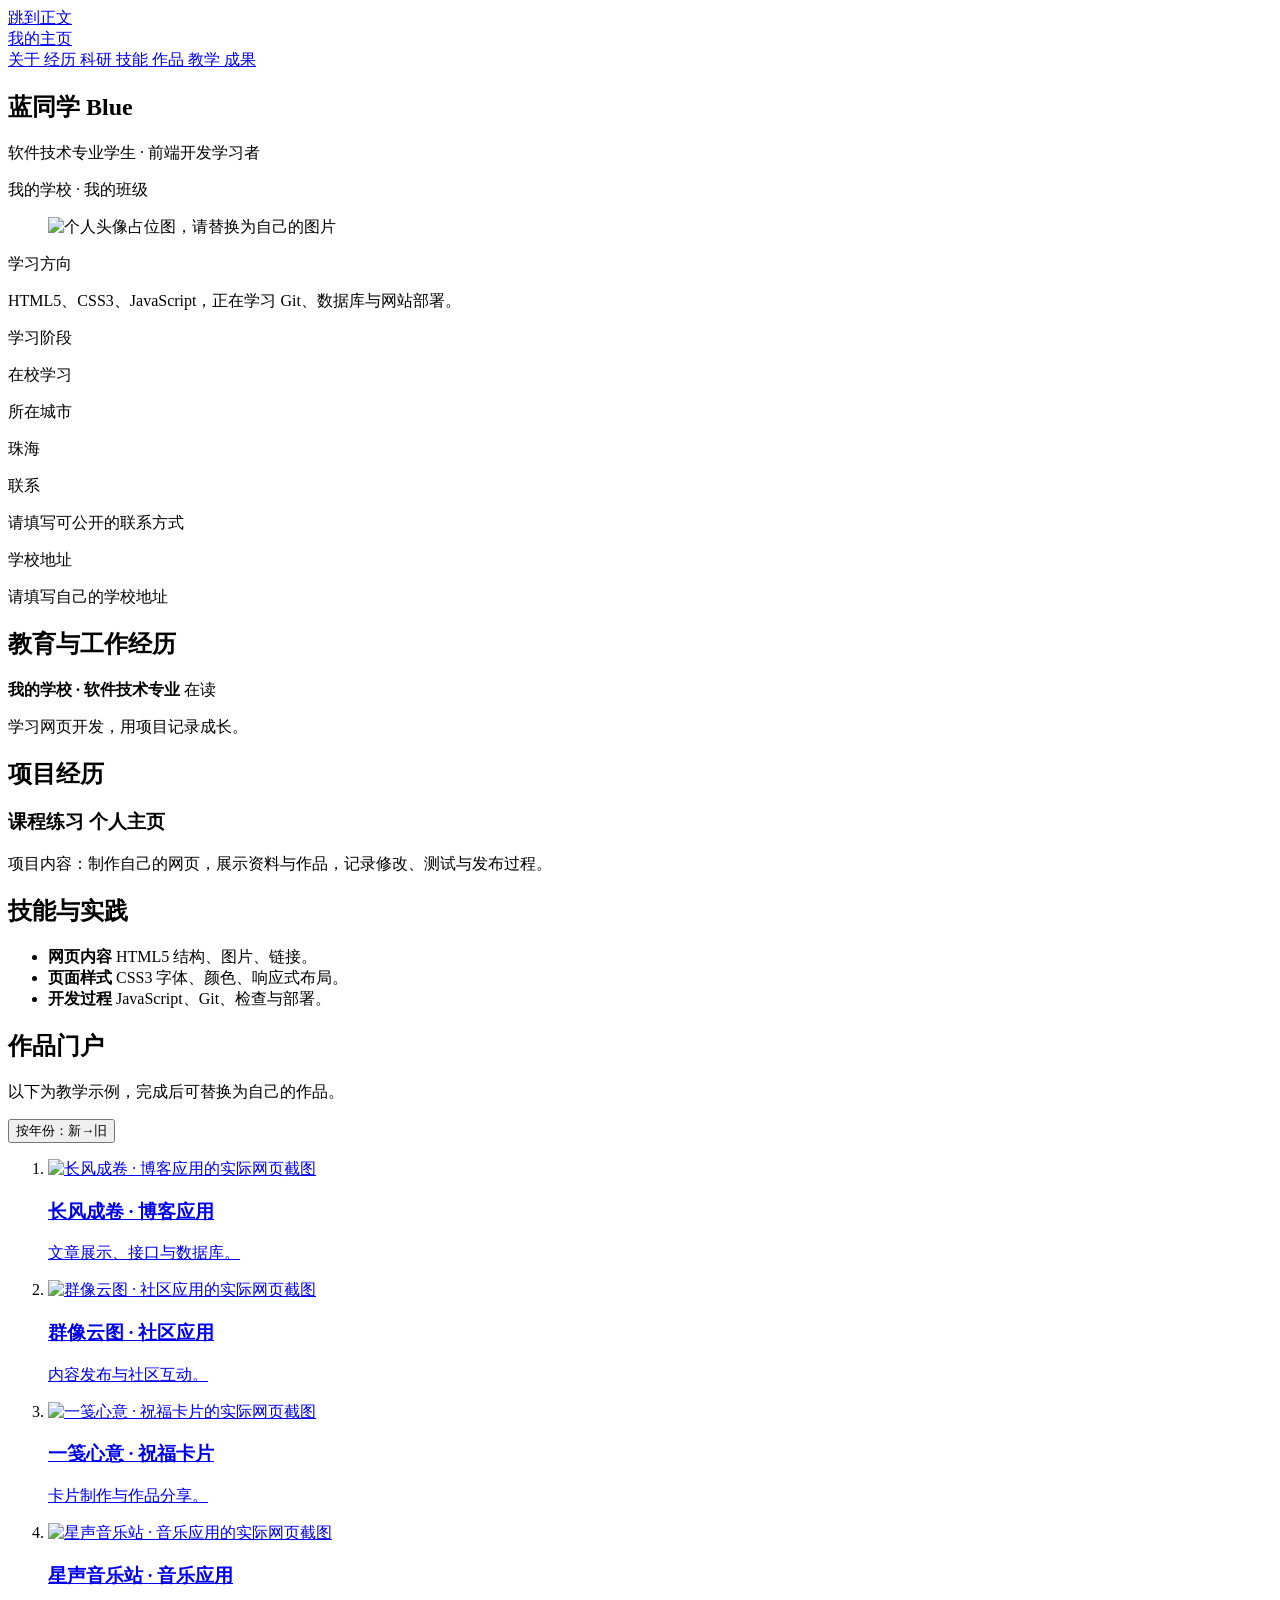
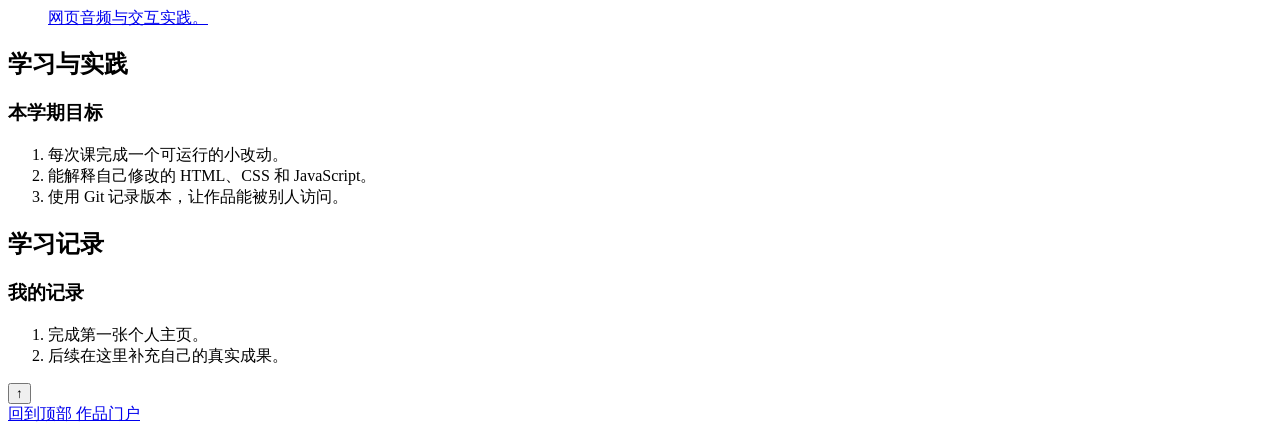
==== index.html @ 78ba5bf8 "update: CI/CD Study 20260915" ====
<!DOCTYPE html>
<html lang="zh-CN">
 <head>
  <meta charset="utf-8"/>
  <meta content="width=device-width, initial-scale=1" name="viewport"/>
  <meta content="noindex, nofollow" name="robots"/>
  <meta content="课程练习：个人介绍、技能与作品门户。" name="description"/>
  <title>
   我的个人主页
  </title>
  <link href="assets/favicon.svg" rel="icon" type="image/svg+xml"/>
  <!-- CSS 负责颜色、字体、布局；defer 让 JavaScript 在 HTML 解析完成后执行。 -->
  <link href="styles.css" rel="stylesheet"/>
   <script src="works-data.js" defer></script>
  <script src="works-render.js" defer></script>
  <script src="app.js" defer></script>
 </head>
 <body>
  <a class="skip-link" href="#main">
   跳到正文
  </a>
  <!-- 第 4 课新增①：顶部阅读进度条，宽度由 JavaScript 控制 -->
  <div class="reading-progress" id="reading-progress">
  </div>
  <header class="site-header">
   <div class="container header-inner">
    <a class="brand" href="#about">
     我的主页
    </a>
    <!-- href="#栏目ID" 是原生锚点：即使不加载 JavaScript，也能跳到对应栏目。 -->
    <nav aria-label="主导航">
     <a href="#about">
      关于
     </a>
     <a href="#experience">
      经历
     </a>
     <a href="#projects">
      科研
     </a>
     <a href="#skills">
      技能
     </a>
     <a href="#portfolio">
      作品
     </a>
     <a href="#teaching">
      教学
     </a>
     <a href="#publications">
      成果
     </a>
    </nav>
   </div>
  </header>
  <main id="main">
   <!-- HTML 练习：修改姓名、研究方向、照片路径和联系方式。 -->
   <section class="hero" id="about">
    <div class="container">
     <div class="hero-top">
      <div class="hero-copy">
       <h1>
        蓝同学
        <span>
         Blue
        </span>
       </h1>
       <p class="hero-role">
        软件技术专业学生 · 前端开发学习者
       </p>
       <p class="hero-school">
        我的学校 · 我的班级
       </p>
      </div>
      <div class="hero-visual">
       <figure>
        <img alt="个人头像占位图，请替换为自己的图片" height="220" src="assets/avatar.svg" width="220"/>
       </figure>
      </div>
     </div>
     <div class="research-direction" id="research-direction">
      <span class="eyebrow">
       学习方向
      </span>
      <p>
       HTML5、CSS3、JavaScript，正在学习 Git、数据库与网站部署。
      </p>
     </div>
     <div class="profile-details">
      <div>
       <span>
        学习阶段
       </span>
       <p>
        在校学习
       </p>
      </div>
      <div>
       <span>
        所在城市
       </span>
       <p>
        珠海
       </p>
      </div>
      <div>
       <span>
        联系
       </span>
       <p>
        请填写可公开的联系方式
       </p>
      </div>
      <div>
       <span>
        学校地址
       </span>
       <p>
        请填写自己的学校地址
       </p>
      </div>
     </div>
    </div>
   </section>
   <!-- 每个栏目复用 section → container → 标题/内容 的结构，统一由 CSS 控制样式。 -->
   <section class="section" id="experience">
    <div class="container">
     <header class="section-heading">
      <h2>
       教育与工作经历
      </h2>
     </header>
     <div class="section-content">
      <!-- TASK-HTML：复制 experience-item 可增加一条自己的经历。 -->
      <div class="experience-item">
       <p class="experience-heading">
        <strong>
         我的学校 · 软件技术专业
        </strong>
        <time>
         在读
        </time>
       </p>
       <p class="experience-detail">
        学习网页开发，用项目记录成长。
       </p>
      </div>
     </div>
    </div>
   </section>
   <section class="section" id="projects">
    <div class="container">
     <header class="section-heading">
      <h2>
       项目经历
      </h2>
     </header>
     <div class="section-content">
      <article class="research-item">
       <h3>
        <time>
         课程练习
        </time>
        个人主页
       </h3>
       <p>
        项目内容：制作自己的网页，展示资料与作品，记录修改、测试与发布过程。
       </p>
      </article>
     </div>
    </div>
   </section>
   <section class="section" id="skills">
    <div class="container">
     <header class="section-heading">
      <h2>
       技能与实践
      </h2>
     </header>
     <div class="section-content">
      <ul class="skills-list">
       <li>
        <strong>
         网页内容
        </strong>
        HTML5 结构、图片、链接。
       </li>
       <li>
        <strong>
         页面样式
        </strong>
        CSS3 字体、颜色、响应式布局。
       </li>
       <li>
        <strong>
         开发过程
        </strong>
        JavaScript、Git、检查与部署。
       </li>
      </ul>
     </div>
    </div>
   </section>
   <section class="section" id="portfolio">
    <div class="container">
     <header class="section-heading">
      <h2>
       作品门户
      </h2>
      <p class="works-notice">
       以下为教学示例，完成后可替换为自己的作品。
      </p>
     </header>
     <!-- 第 5 课新增：筛选与排序工具条。里面的按钮由 JavaScript 生成，
          不写 JS 时这里是空的，页面照常显示全部作品。 -->
     <div class="works-toolbar">
      <div class="works-tags" id="works-tags">
      </div>
      <button class="works-sort" id="works-sort" type="button">
       按年份：新→旧
      </button>
     </div>
     <ol class="portfolio-list">
      <li class="work-card work-blog">
       <a href="https://ffd-p2-blog.netlify.app/" rel="noopener noreferrer" target="_blank">
        <div class="work-cover">
         <img alt="长风成卷 · 博客应用的实际网页截图" decoding="async" height="800" src="assets/work-blog.png" width="1200"/>
        </div>
        <div class="work-copy">
         <h3>
          长风成卷 · 博客应用
         </h3>
         <p>
          文章展示、接口与数据库。
         </p>
        </div>
       </a>
      </li>
      <li class="work-card work-community">
       <a href="https://ffd-p3-community.netlify.app/" rel="noopener noreferrer" target="_blank">
        <div class="work-cover">
         <img alt="群像云图 · 社区应用的实际网页截图" decoding="async" height="800" src="assets/work-community.png" width="1200"/>
        </div>
        <div class="work-copy">
         <h3>
          群像云图 · 社区应用
         </h3>
         <p>
          内容发布与社区互动。
         </p>
        </div>
       </a>
      </li>
      <li class="work-card work-greeting-card">
       <a href="https://ffd-p4-greeting-card.netlify.app/" rel="noopener noreferrer" target="_blank">
        <div class="work-cover">
         <img alt="一笺心意 · 祝福卡片的实际网页截图" decoding="async" height="800" src="assets/work-greeting-card.png" width="1200"/>
        </div>
        <div class="work-copy">
         <h3>
          一笺心意 · 祝福卡片
         </h3>
         <p>
          卡片制作与作品分享。
         </p>
        </div>
       </a>
      </li>
      <li class="work-card work-music-station">
       <a href="https://ffd-p5-music-station.netlify.app/" rel="noopener noreferrer" target="_blank">
        <div class="work-cover">
         <img alt="星声音乐站 · 音乐应用的实际网页截图" decoding="async" height="800" src="assets/work-music-station.png" width="1200"/>
        </div>
        <div class="work-copy">
         <h3>
          星声音乐站 · 音乐应用
         </h3>
         <p>
          网页音频与交互实践。
         </p>
        </div>
       </a>
      </li>
     </ol>
    </div>
   </section>
   <section class="section" id="teaching">
    <div class="container">
     <header class="section-heading">
      <h2>
       学习与实践
      </h2>
     </header>
     <div class="section-content">
      <div class="teaching-group">
       <h3>
        本学期目标
       </h3>
       <ol>
        <li>
         每次课完成一个可运行的小改动。
        </li>
        <li>
         能解释自己修改的 HTML、CSS 和 JavaScript。
        </li>
        <li>
         使用 Git 记录版本，让作品能被别人访问。
        </li>
       </ol>
      </div>
     </div>
    </div>
   </section>
   <section class="section" id="publications">
    <div class="container">
     <header class="section-heading">
      <h2>
       学习记录
      </h2>
     </header>
     <div class="section-content">
      <div class="publication-group">
       <h3>
        我的记录
       </h3>
       <ol class="references">
        <li>
         完成第一张个人主页。
        </li>
        <li>
         后续在这里补充自己的真实成果。
        </li>
       </ol>
      </div>
     </div>
    </div>
   </section>
  </main>
  <!-- 第 4 课新增：这两块由 JavaScript 控制，不写 JS 时它们不会出现 -->
  <p aria-live="polite" class="section-indicator" id="section-indicator">
  </p>
  <button aria-label="返回页面顶部" class="to-top" id="to-top" type="button">
   ↑
  </button>
  <footer>
   <div class="container footer-inner">
    <a href="#about">
     回到顶部
    </a>
    <a href="#portfolio">
     作品门户
    </a>
   </div>
  </footer>
 </body>
</html>
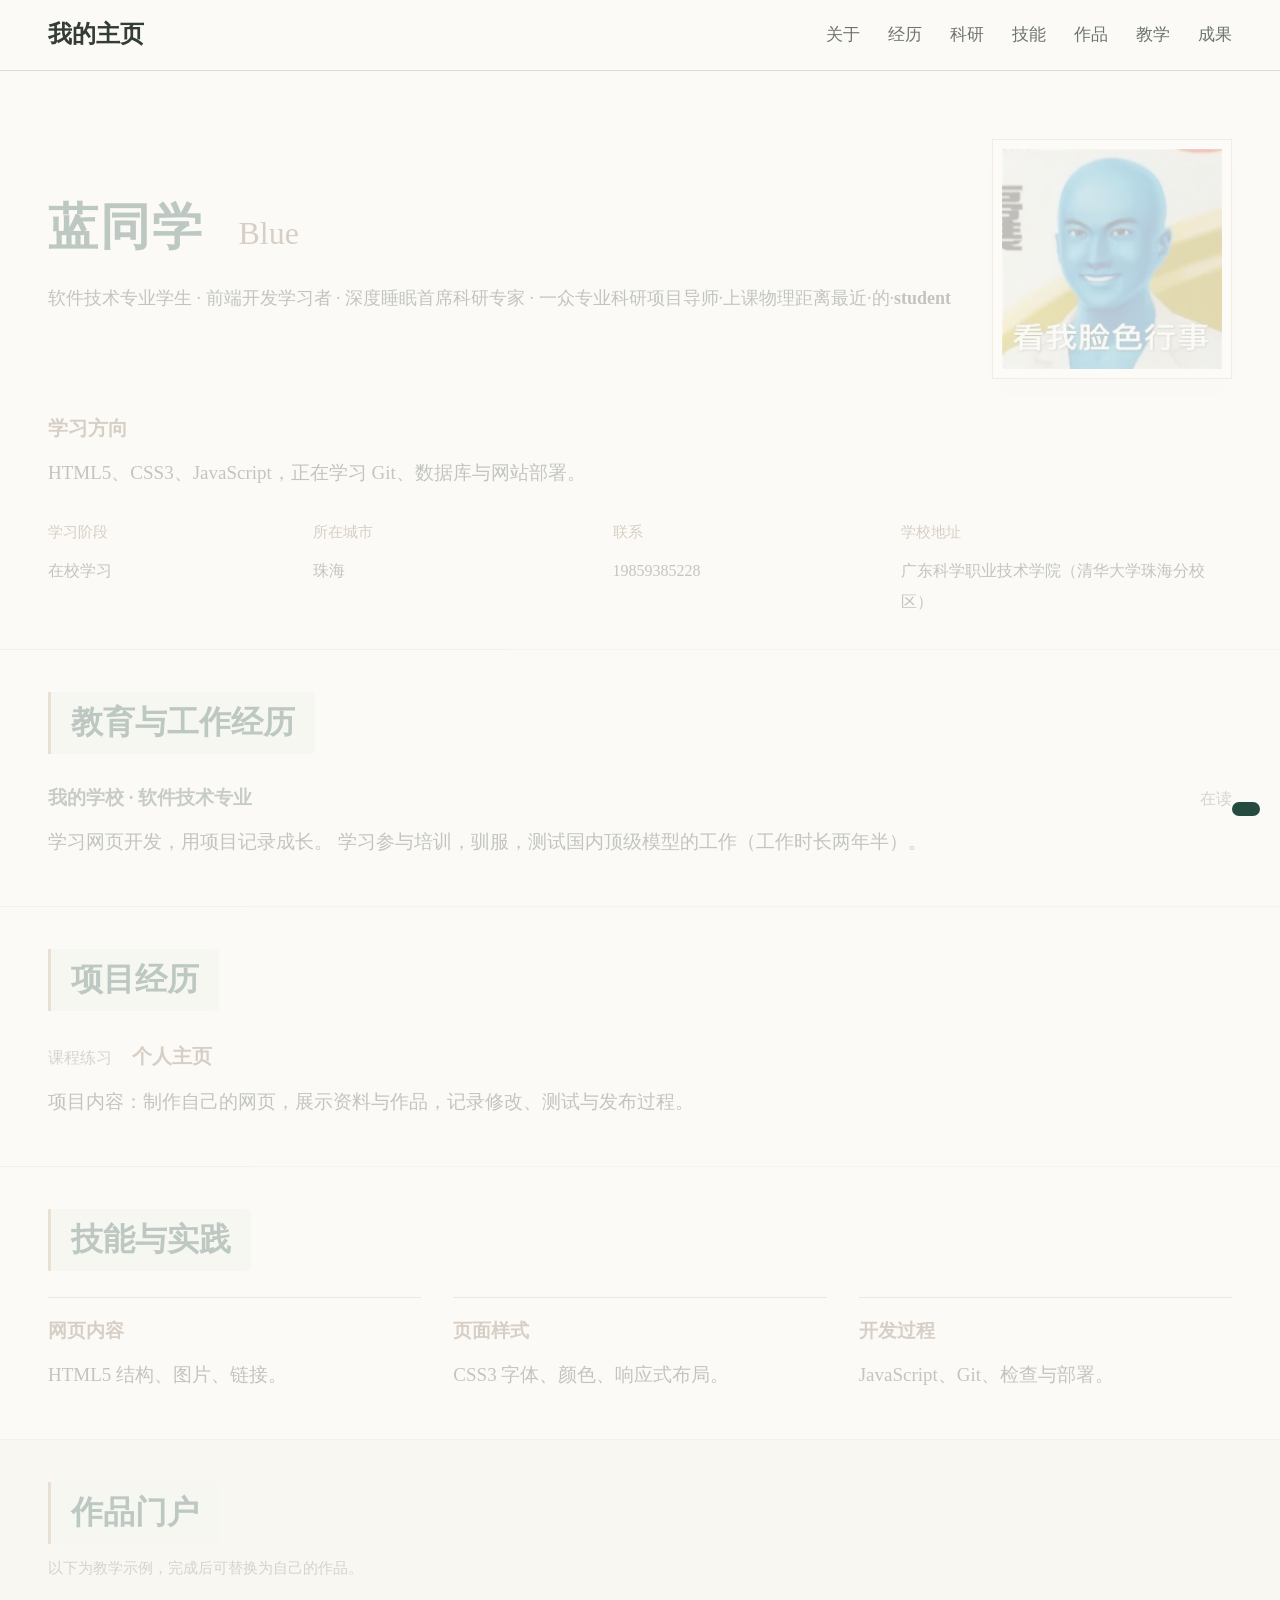
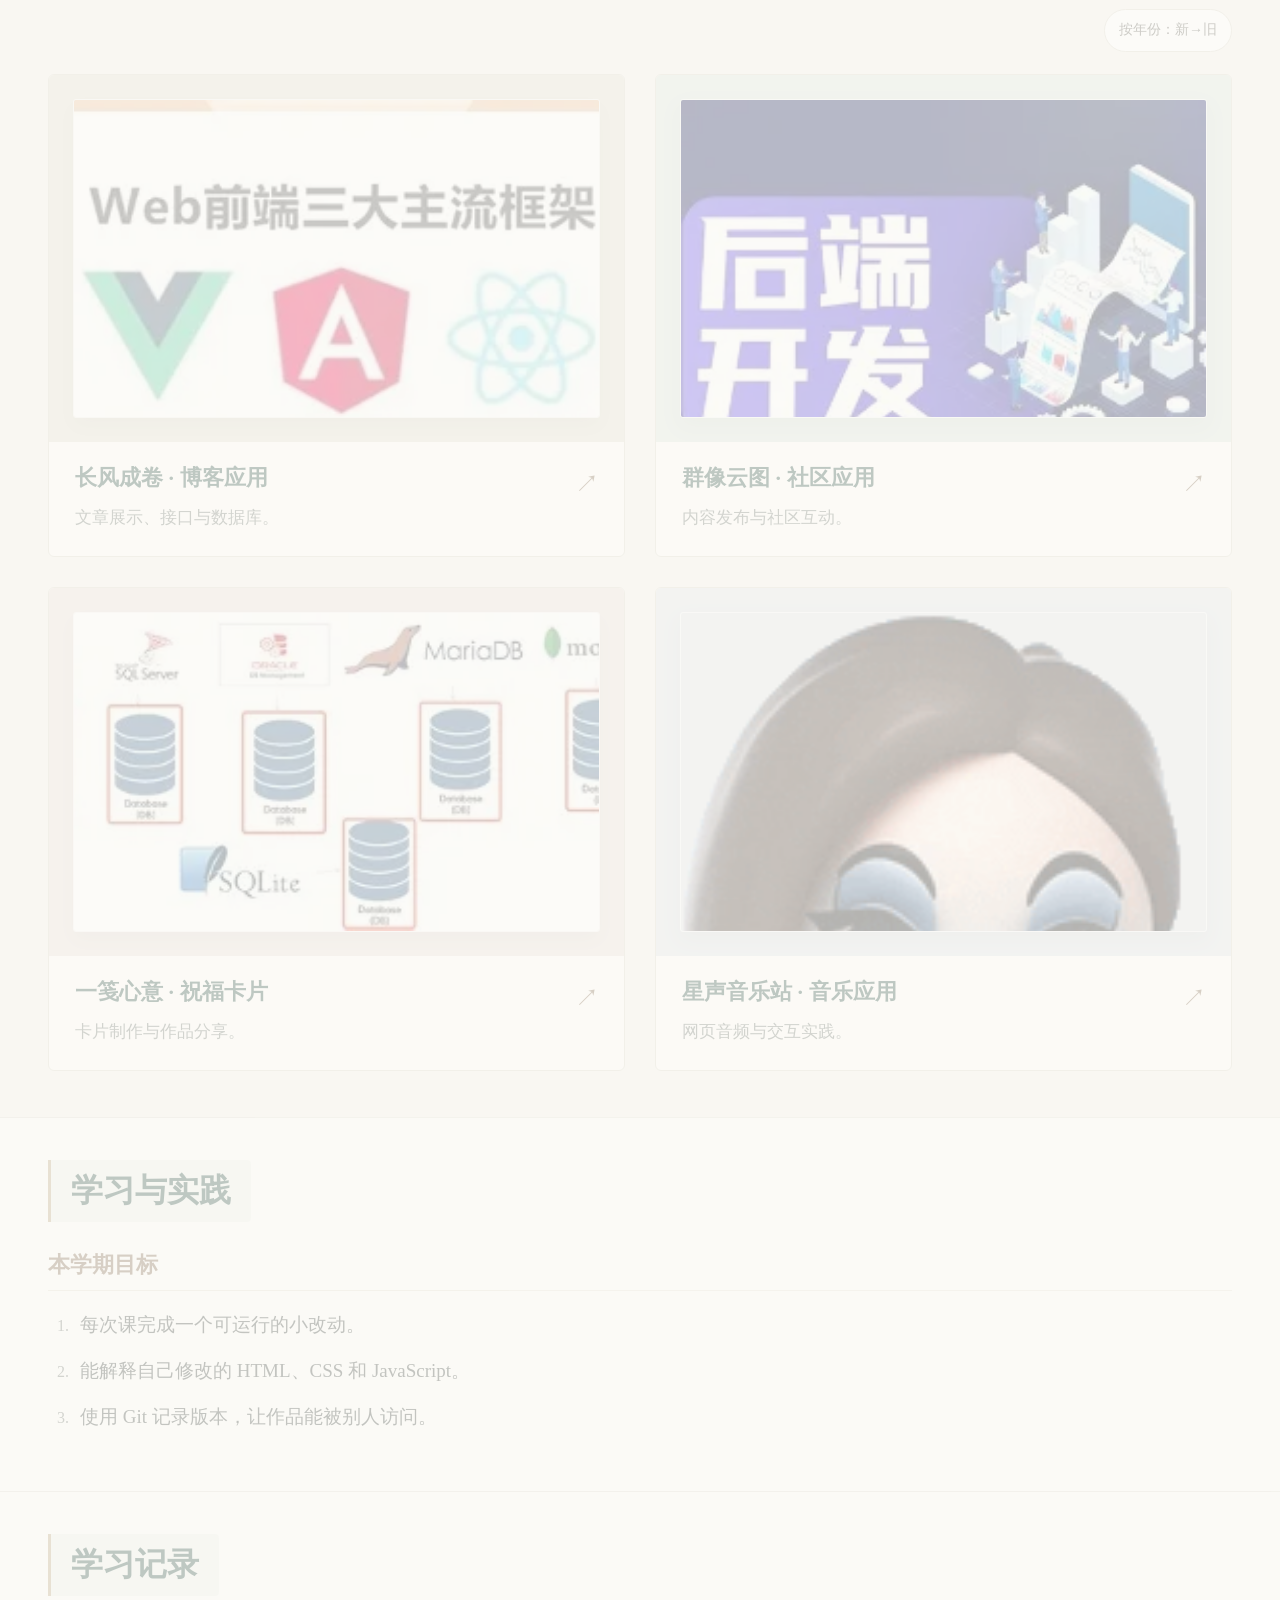
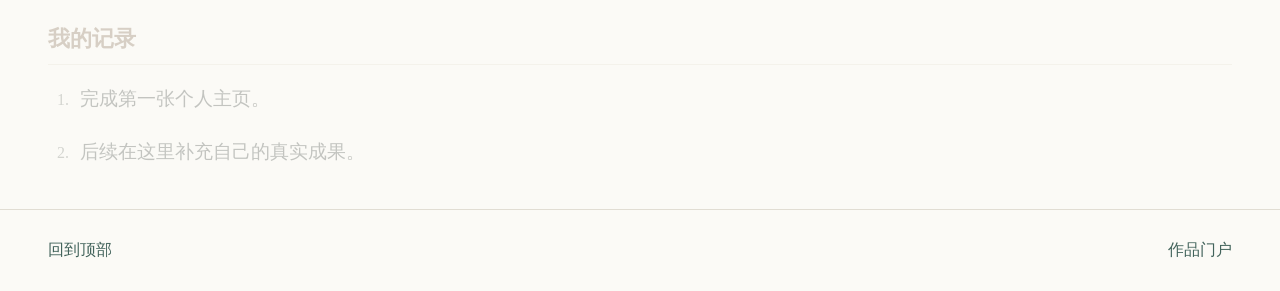
==== commit 0958772d: "更新index.html，替换作品截图图片" ====
--- a/index.html
+++ b/index.html
@@ -66,15 +66,12 @@
         </span>
        </h1>
        <p class="hero-role">
-        软件技术专业学生 · 前端开发学习者
-       </p>
-       <p class="hero-school">
-        我的学校 · 我的班级
+        软件技术专业学生 · 前端开发学习者 · 深度睡眠首席科研专家 · 一众专业科研项目导师·上课物理距离最近·的·<strong>student</strong>
        </p>
       </div>
       <div class="hero-visual">
        <figure>
-        <img alt="个人头像占位图，请替换为自己的图片" height="220" src="assets/avatar.svg" width="220"/>
+        <img alt="个人头像占位图，请替换为自己的图片" height="220" src="OIP-C.jpg" width="220"/>
        </figure>
       </div>
      </div>
@@ -108,7 +105,7 @@
         联系
        </span>
        <p>
-        请填写可公开的联系方式
+        19859385228
        </p>
       </div>
       <div>
@@ -116,7 +113,7 @@
         学校地址
        </span>
        <p>
-        请填写自己的学校地址
+        广东科学职业技术学院（清华大学珠海分校区）
        </p>
       </div>
      </div>
@@ -143,6 +140,7 @@
        </p>
        <p class="experience-detail">
         学习网页开发，用项目记录成长。
+        学习参与培训，驯服，测试国内顶级模型的工作（工作时长两年半）。
        </p>
       </div>
      </div>
@@ -224,7 +222,7 @@
       <li class="work-card work-blog">
        <a href="https://ffd-p2-blog.netlify.app/" rel="noopener noreferrer" target="_blank">
         <div class="work-cover">
-         <img alt="长风成卷 · 博客应用的实际网页截图" decoding="async" height="800" src="assets/work-blog.png" width="1200"/>
+         <img alt="长风成卷 · 博客应用的实际网页截图" decoding="async" height="800" src="a.jpg" width="1200"/>
         </div>
         <div class="work-copy">
          <h3>
@@ -239,7 +237,7 @@
       <li class="work-card work-community">
        <a href="https://ffd-p3-community.netlify.app/" rel="noopener noreferrer" target="_blank">
         <div class="work-cover">
-         <img alt="群像云图 · 社区应用的实际网页截图" decoding="async" height="800" src="assets/work-community.png" width="1200"/>
+         <img alt="群像云图 · 社区应用的实际网页截图" decoding="async" height="800" src="b.jpg" width="1200"/>
         </div>
         <div class="work-copy">
          <h3>
@@ -254,7 +252,7 @@
       <li class="work-card work-greeting-card">
        <a href="https://ffd-p4-greeting-card.netlify.app/" rel="noopener noreferrer" target="_blank">
         <div class="work-cover">
-         <img alt="一笺心意 · 祝福卡片的实际网页截图" decoding="async" height="800" src="assets/work-greeting-card.png" width="1200"/>
+         <img alt="一笺心意 · 祝福卡片的实际网页截图" decoding="async" height="800" src="c.jpg" width="1200"/>
         </div>
         <div class="work-copy">
          <h3>
@@ -269,7 +267,7 @@
       <li class="work-card work-music-station">
        <a href="https://ffd-p5-music-station.netlify.app/" rel="noopener noreferrer" target="_blank">
         <div class="work-cover">
-         <img alt="星声音乐站 · 音乐应用的实际网页截图" decoding="async" height="800" src="assets/work-music-station.png" width="1200"/>
+         <img alt="星声音乐站 · 音乐应用的实际网页截图" decoding="async" height="800" src="d.jpg" width="1200"/>
         </div>
         <div class="work-copy">
          <h3>
--- a/styles.css
+++ b/styles.css
@@ -0,0 +1,361 @@
+/* 1. 中文用本地思源宋体，英文优先 Times New Roman。 */
+@font-face {
+  font-family: "Resume Serif SC";
+  src: url("assets/noto-serif-sc-400.woff2") format("woff2");
+  font-style: normal;
+  font-weight: 400;
+  font-display: swap;
+}
+@font-face {
+  font-family: "Resume Serif SC";
+  src: url("assets/noto-serif-sc-600.woff2") format("woff2");
+  font-style: normal;
+  font-weight: 600 900;
+  font-display: swap;
+}
+:root {
+  /* 配色层级：墨绿主标题、古铜次标题、深灰正文、香槟色细线。 */
+  --text: #343c38;
+  --muted: #6d746d;
+  --accent: #42635b;
+  --heading: #254a40;
+  --subheading: #7c6348;
+  --gold: #b8a27d;
+  --heading-wash: #edf1ea;
+  --body-size: 19px;
+  --title-size: 32px;
+  --line: #e1ddd3;
+  --background: #fbfaf6;
+}
+* { box-sizing: border-box; }
+html { scroll-padding-top: 94px; scroll-behavior: smooth; }
+body {
+  margin: 0;
+  color: var(--text);
+  background: var(--background);
+  font: var(--body-size)/1.9 "Times New Roman", "Resume Serif SC", "Noto Serif SC", "Songti SC", SimSun, serif;
+}
+a { color: var(--accent); text-decoration: none; transition: color .2s ease; }
+a:hover { text-decoration: underline; text-underline-offset: 5px; }
+a:focus-visible { outline: 2px solid var(--accent); outline-offset: 5px; }
+h1, h2, h3, p, figure { margin: 0; }
+h1, h2, h3 { line-height: 1.5; }
+h2 { font-size: var(--title-size); font-weight: 600; color: var(--heading); }
+h3 { font-size: 22px; font-weight: 600; color: var(--subheading); }
+::selection { background: #e3e8db; }
+.container { width: min(1200px, calc(100% - 96px)); margin-inline: auto; }
+.skip-link { position: fixed; top: -100px; left: 16px; z-index: 30; padding: 10px; background: white; }
+.skip-link:focus { top: 12px; }
+
+/* 2. 顶部只保留姓名和普通锚点导航。 */
+.site-header { position: sticky; top: 0; z-index: 10; background: #fbfaf6f5; backdrop-filter: blur(12px); border-bottom: 1px solid var(--line); }
+.header-inner { display: flex; justify-content: space-between; align-items: center; gap: 30px; min-height: 70px; }
+.brand { font-size: 24px; font-weight: 600; color: var(--text); white-space: nowrap; }
+.brand span { font-size: 14px; font-weight: 400; letter-spacing: 1px; margin-left: 12px; color: var(--muted); }
+nav { display: flex; gap: 28px; }
+nav a { color: var(--muted); font-size: 17px; }
+nav a:hover { color: var(--accent); }
+/* JavaScript 只切换类名；选中时的外观仍由 CSS 负责。 */
+nav a.is-current { color: var(--heading); font-weight: 600; text-decoration: underline; text-decoration-color: var(--gold); text-decoration-thickness: 2px; text-underline-offset: 7px; }
+
+/* 3. 个人介绍：文字和照片并排，基本资料全部展开。 */
+.hero { padding: 44px 0 32px; }
+.hero-top { display: flex; justify-content: space-between; align-items: center; gap: 32px; }
+h1 { font-size: 50px; font-weight: 600; color: var(--heading); letter-spacing: 2px; margin-bottom: 16px; }
+h1 span { font-size: 32px; font-weight: 400; letter-spacing: 0; color: var(--subheading); margin-left: 20px; }
+.hero-role { margin-bottom: 12px; font-size: 18px; }
+.hero-school { color: var(--muted); font-size: 18px; }
+.hero-visual { flex-shrink: 0; }
+.hero-visual figure { padding: 9px; border: 1px solid #d8ceb9; background: #fffefa; box-shadow: 0 12px 32px #3444390b; }
+.hero-visual img { display: block; width: 220px; height: 220px; object-fit: cover; }
+.research-direction { margin-top: 30px; }
+.research-direction > span { font-size: 20px; font-weight: 600; color: var(--subheading); }
+.research-direction p { margin-top: 8px; font-size: var(--body-size); }
+.research-direction strong { font-weight: 600; color: var(--heading); }
+.profile-details { display: grid; grid-template-columns: 1fr 1.15fr 1.1fr 1.4fr; gap: 28px; margin-top: 22px; }
+.profile-details > div > span { color: var(--subheading); font-size: 15px; }
+.profile-details p { margin-top: 7px; font-size: 16px; }
+.profile-details a { overflow-wrap: anywhere; }
+.birth-date { white-space: nowrap; }
+
+/* 4. 正文平铺：主栏目保留浅底，科研子项目用纯文字、字重和间距分层。 */
+.section { border-top: 1px solid var(--line); padding: 42px 0 46px; }
+.section-heading { margin-bottom: 26px; }
+.section-heading h2 { display: inline-block; padding: 6px 20px 8px; border-left: 3px solid var(--gold); background: var(--heading-wash); border-radius: 0 4px 4px 0; }
+.experience-item { margin-bottom: 26px; }
+.experience-item:last-child { margin-bottom: 0; }
+.experience-heading { display: flex; justify-content: space-between; align-items: baseline; gap: 24px; }
+.experience-heading strong { font-size: var(--body-size); font-weight: 600; color: #465951; }
+.experience-heading time { flex-shrink: 0; color: var(--muted); font-size: 16px; font-variant-numeric: tabular-nums; }
+.experience-detail { margin-top: 8px; color: var(--text); font-size: var(--body-size); }
+.research-item { margin-bottom: 28px; }
+.research-item:last-child { margin-bottom: 0; }
+.research-item h3 { font-size: 20px; line-height: 1.9; }
+.research-item time { font-size: 16px; font-weight: 400; color: var(--muted); margin-right: 16px; }
+.research-item p { font-size: var(--body-size); margin-top: 8px; line-height: 1.95; }
+.skills-list { list-style: none; margin: 0; padding: 0; display: grid; grid-template-columns: repeat(3, 1fr); gap: 32px; }
+.skills-list li { font-size: var(--body-size); }
+.skills-list strong { display: block; margin-bottom: 8px; font-weight: 600; color: var(--subheading); }
+.skills-list li { padding-top: 15px; border-top: 1px solid #c8baa2; }
+/* 作品图像是实际网站截图。Grid 管布局，CSS 过渡负责轻微悬停效果。 */
+#portfolio { background: #f4f2eb; }
+.portfolio-list { padding: 0; margin: 0; list-style: none; display: grid; grid-template-columns: repeat(2, minmax(0, 1fr)); gap: 30px; }
+.work-card { min-width: 0; }
+.work-card > a { display: block; height: 100%; border: 1px solid #ddd8cb; border-radius: 6px; overflow: hidden; background: #fffdf8; transition: transform .3s ease, box-shadow .3s ease, border-color .3s ease; }
+.work-card > a:hover { text-decoration: none; transform: translateX(20px); border-color: #b7a88d; box-shadow: 0 14px 30px #34433810; }
+.work-card > a:focus-visible { outline-offset: 5px; }
+.work-cover { background: #e5e0d1; padding: 24px; overflow: hidden; }
+.work-community .work-cover { background: #dbe5dc; }
+.work-greeting-card .work-cover { background: #ece0d9; }
+.work-music-station .work-cover { background: #dfe3e7; }
+.work-cover img { display: block; width: 100%; height: auto; aspect-ratio: 1.65; object-fit: cover; object-position: top; border: 1px solid #ffffffb3; border-radius: 3px; box-shadow: 0 8px 20px #2b393614; transition: transform .4s ease; }
+.work-card > a:hover img { transform: scale(1.018); }
+.work-copy { position: relative; padding: 19px 26px 22px; }
+.work-copy h3 { color: var(--heading); font-size: 22px; padding-right: 28px; }
+.work-copy p { margin-top: 8px; font-size: 17px; color: var(--muted); }
+.work-copy:after { content: '↗'; position: absolute; top: 20px; right: 25px; color: var(--subheading); font-size: 24px; }
+.teaching-group { margin-bottom: 26px; scroll-margin-top: 94px; }
+.teaching-group:last-child { margin-bottom: 0; }
+.teaching-group h3 { margin-bottom: 16px; padding-bottom: 9px; border-bottom: 1px solid #e4ded2; }
+.teaching-group ol { margin: 0; padding-left: 25px; }
+.teaching-group li { padding-left: 7px; margin-bottom: 10px; font-size: var(--body-size); }
+.teaching-group li::marker { color: var(--muted); font-size: 16px; }
+.publication-group { margin-bottom: 28px; }
+.publication-group:last-child { margin-bottom: 0; }
+.publication-group h3 { margin-bottom: 16px; padding-bottom: 9px; border-bottom: 1px solid #e4ded2; }
+.references { margin: 0; padding-left: 25px; }
+.references li { padding-left: 7px; margin-bottom: 17px; font-size: var(--body-size); line-height: 1.9; overflow-wrap: anywhere; }
+.references li::marker { color: var(--muted); font-size: 16px; }
+.references strong { font-weight: 600; color: var(--heading); }
+footer { border-top: 1px solid var(--line); padding: 25px 0; }
+.footer-inner { display: flex; align-items: center; justify-content: space-between; gap: 25px; }
+.footer-name { font-size: 20px; }
+.footer-name > span { font-size: 17px; margin-left: 8px; color: var(--muted); }
+.footer-inner a { font-size: 16px; }
+.back-top { white-space: nowrap; }
+
+/* 5. 手机只调整布局，所有正文依旧直接可见。 */
+@media (max-width: 1000px) {
+  .container { width: calc(100% - 64px); }
+  nav { gap: 20px; }
+  .profile-details { grid-template-columns: repeat(2, 1fr); gap: 16px 30px; }
+  .experience-heading { display: block; }
+  .experience-heading time { display: block; margin-top: 4px; }
+  .work-cover { padding: 18px; }
+  .work-copy { padding: 18px; }
+  .work-copy h3 { font-size: 20px; }
+}
+@media (max-width: 640px) {
+  :root { --body-size: 18px; --title-size: 27px; }
+  html { scroll-padding-top: 110px; }
+  .container { width: calc(100% - 40px); }
+  .header-inner { display: block; min-height: 90px; padding: 10px 0; }
+  .brand { font-size: 21px; }
+  nav { justify-content: space-between; gap: 12px; margin-top: 6px; }
+  nav a { font-size: 14px; }
+  .hero { padding: 28px 0; }
+  .hero-top { display: block; position: relative; }
+  h1 { font-size: 38px; line-height: 1.3; margin-bottom: 18px; padding-right: 166px; min-height: 160px; }
+  h1 span { display: block; font-size: 25px; margin: 8px 0 0; }
+  .hero-role { font-size: 17px; margin-bottom: 12px; }
+  .hero-school { font-size: 16px; }
+  .hero-visual img { width: 140px; height: 140px; }
+  .hero-visual figure { padding: 6px; }
+  .hero-visual { position: absolute; top: 0; right: 0; }
+  .research-direction { margin-top: 23px; }
+  .research-direction p { font-size: var(--body-size); }
+  .profile-details { gap: 14px 20px; }
+  .profile-details p { font-size: 15px; }
+  .profile-details > div > span { font-size: 14px; }
+  .section { padding: 26px 0 28px; }
+  .section-heading { margin-bottom: 18px; }
+  .section-heading h2 { padding: 5px 14px 7px; }
+  h2 { font-size: var(--title-size); }
+  h3 { font-size: 20px; }
+  .experience-heading strong { font-size: 18px; }
+  .experience-detail { font-size: var(--body-size); }
+  .research-item h3 { font-size: 18px; }
+  .research-item time { display: block; margin-right: 0; }
+  .research-item p { font-size: var(--body-size); }
+  .skills-list { grid-template-columns: 1fr; gap: 14px; }
+  .skills-list strong { margin-bottom: 2px; }
+  .portfolio-list { grid-template-columns: 1fr; gap: 22px; }
+  .work-cover { padding: 18px; }
+  .work-copy { padding: 16px 18px 19px; }
+  .work-copy h3 { font-size: 20px; }
+  .work-copy p { font-size: 16px; }
+  .teaching-group { scroll-margin-top: 110px; }
+  .skills-list li, .portfolio-list li, .teaching-group li, .references li { font-size: var(--body-size); }
+  .footer-inner { display: block; }
+  .footer-inner > div { margin-bottom: 16px; }
+}
+/* 尊重减少动态效果设置：保留阅读、键盘操作，关闭滚动和悬停动画。 */
+@media (prefers-reduced-motion: reduce) {
+  html { scroll-behavior: auto; }
+  *, *:before, *:after { transition: none !important; animation: none !important; }
+  .work-card > a:hover, .work-card > a:hover img { transform: none; }
+}
+@media print {
+  .site-header, .skip-link, .back-top { display: none; }
+  .container { width: 100%; }
+  .hero { padding-top: 0; }
+  .section { padding: 20px 0; }
+  .research-item, .experience-item, .references li { break-inside: avoid; }
+  a { color: inherit; }
+  .section-heading h2, .research-item h3 { background: none; border: 0; padding-inline: 0; }
+  #portfolio { background: none; }
+  .work-card { break-inside: avoid; }
+  .work-cover { padding: 8px; }
+  .work-card > a, .hero-visual figure { box-shadow: none; }
+}
+
+.works-notice { font-size: 15px; color: var(--muted); margin-top: 10px; }
+
+/* ---------- 第 4 课新增：四处由 JavaScript 控制的视觉效果 ---------- */
+
+/* 当前栏目指示器。固定在右下角，内容由 JS 写进去。
+   默认 opacity:0 —— 没写 JS 时它存在但看不见，一写就会浮现。 */
+.section-indicator {
+  position: fixed;
+  right: 20px;
+  bottom: 84px;
+  padding: 7px 14px;
+  border-radius: 999px;
+  background: var(--heading);
+  color: #fff;
+  font-size: 13px;
+  letter-spacing: 1px;
+  opacity: 0;
+  transform: translateY(6px);
+  transition: opacity .25s, transform .25s;
+  pointer-events: none;
+  z-index: 20;
+}
+/* JS 往里写了文字之后，:not(:empty) 就命中了，标签自动浮现 */
+.section-indicator:not(:empty) { opacity: 1; transform: none; }
+
+/* 返回顶部按钮。默认隐藏，滚过一屏由 JS 加上 is-visible 才出现。 */
+.to-top {
+  position: fixed;
+  right: 20px;
+  bottom: 24px;
+  width: 46px;
+  height: 46px;
+  border: 1px solid var(--gold);
+  border-radius: 50%;
+  background: #fff;
+  color: var(--heading);
+  font-size: 20px;
+  line-height: 1;
+  cursor: pointer;
+  opacity: 0;
+  transform: translateY(10px);
+  transition: opacity .25s, transform .25s, background .2s;
+  pointer-events: none;
+  z-index: 20;
+}
+.to-top.is-visible { opacity: 1; transform: none; pointer-events: auto; }
+.to-top:hover { background: var(--heading-wash); }
+
+/* 让锚点跳转和"返回顶部"都平滑滚动。
+   prefers-reduced-motion 是系统里"减少动态效果"的设置，要尊重它。 */
+@media (prefers-reduced-motion: no-preference) {
+  html { scroll-behavior: smooth; }
+}
+
+@media (max-width: 640px) {
+  .section-indicator { right: 12px; bottom: 74px; font-size: 12px; }
+  .to-top { right: 12px; bottom: 16px; width: 42px; height: 42px; }
+}
+
+/* TODO 01：顶部阅读进度条。
+   固定在页面最上沿，宽度由 JS 按滚动比例设置。
+   初始 width:0，所以不写 JS 时它存在但看不见。 */
+.reading-progress {
+  position: fixed;
+  top: 0;
+  left: 0;
+  height: 3px;
+  width: 0;
+  background: linear-gradient(90deg, var(--gold), var(--heading));
+  z-index: 30;
+  transition: width .08s linear;
+}
+
+/* TODO 07：栏目进入视口时淡入上移。
+   默认往下偏移 24px 且半透明；JS 给它加上 is-visible 才归位。
+   注意这里**不能**写成一开始就 display:none——那样没写 JS 的人
+   会看到一个空白页面，页面就彻底不可用了。半透明至少还看得见。 */
+.section, .hero {
+  opacity: .28;
+  transform: translateY(24px);
+  transition: opacity .55s ease, transform .55s ease;
+}
+.section.is-visible, .hero.is-visible {
+  opacity: 1;
+  transform: none;
+}
+
+/* 系统开了"减少动态效果"时，一切照常显示，不做动画 */
+@media (prefers-reduced-motion: reduce) {
+  .section, .hero { opacity: 1; transform: none; transition: none; }
+  .reading-progress { transition: none; }
+}
+
+/* ---------- 第 5 课新增：筛选与排序工具条 ---------- */
+.works-toolbar {
+  display: flex;
+  flex-wrap: wrap;
+  align-items: center;
+  gap: 10px;
+  margin: 18px 0 22px;
+}
+.works-tags { display: flex; flex-wrap: wrap; gap: 8px; }
+.works-tags button,
+.works-sort {
+  padding: 7px 14px;
+  border: 1px solid #ded8cb;
+  border-radius: 999px;
+  background: #fff;
+  color: #5c5a52;
+  font: inherit;
+  font-size: 14px;
+  cursor: pointer;
+  transition: border-color .18s, background .18s, color .18s;
+}
+.works-tags button:hover,
+.works-sort:hover { border-color: #b8a27d; }
+/* 选中的标签用主色填充，一眼能看出"现在在筛什么" */
+.works-tags button[aria-pressed="true"] {
+  border-color: #254a40;
+  background: #254a40;
+  color: #fff;
+}
+.works-sort { margin-left: auto; }
+
+/* 年份徽标：贴在封面右上角 */
+.work-card { position: relative; }
+.work-year {
+  position: absolute;
+  top: 12px;
+  right: 12px;
+  padding: 3px 10px;
+  border-radius: 999px;
+  background: rgba(37, 74, 64, .88);
+  color: #fff;
+  font-size: 13px;
+  letter-spacing: .04em;
+  z-index: 2;
+}
+
+/* 没有作品时的提示，不要让列表空着什么都不说 */
+.works-empty {
+  grid-column: 1 / -1;
+  padding: 40px 0;
+  text-align: center;
+  color: #8a857a;
+}
+
+@media (max-width: 640px) {
+  .works-sort { margin-left: 0; }
+}
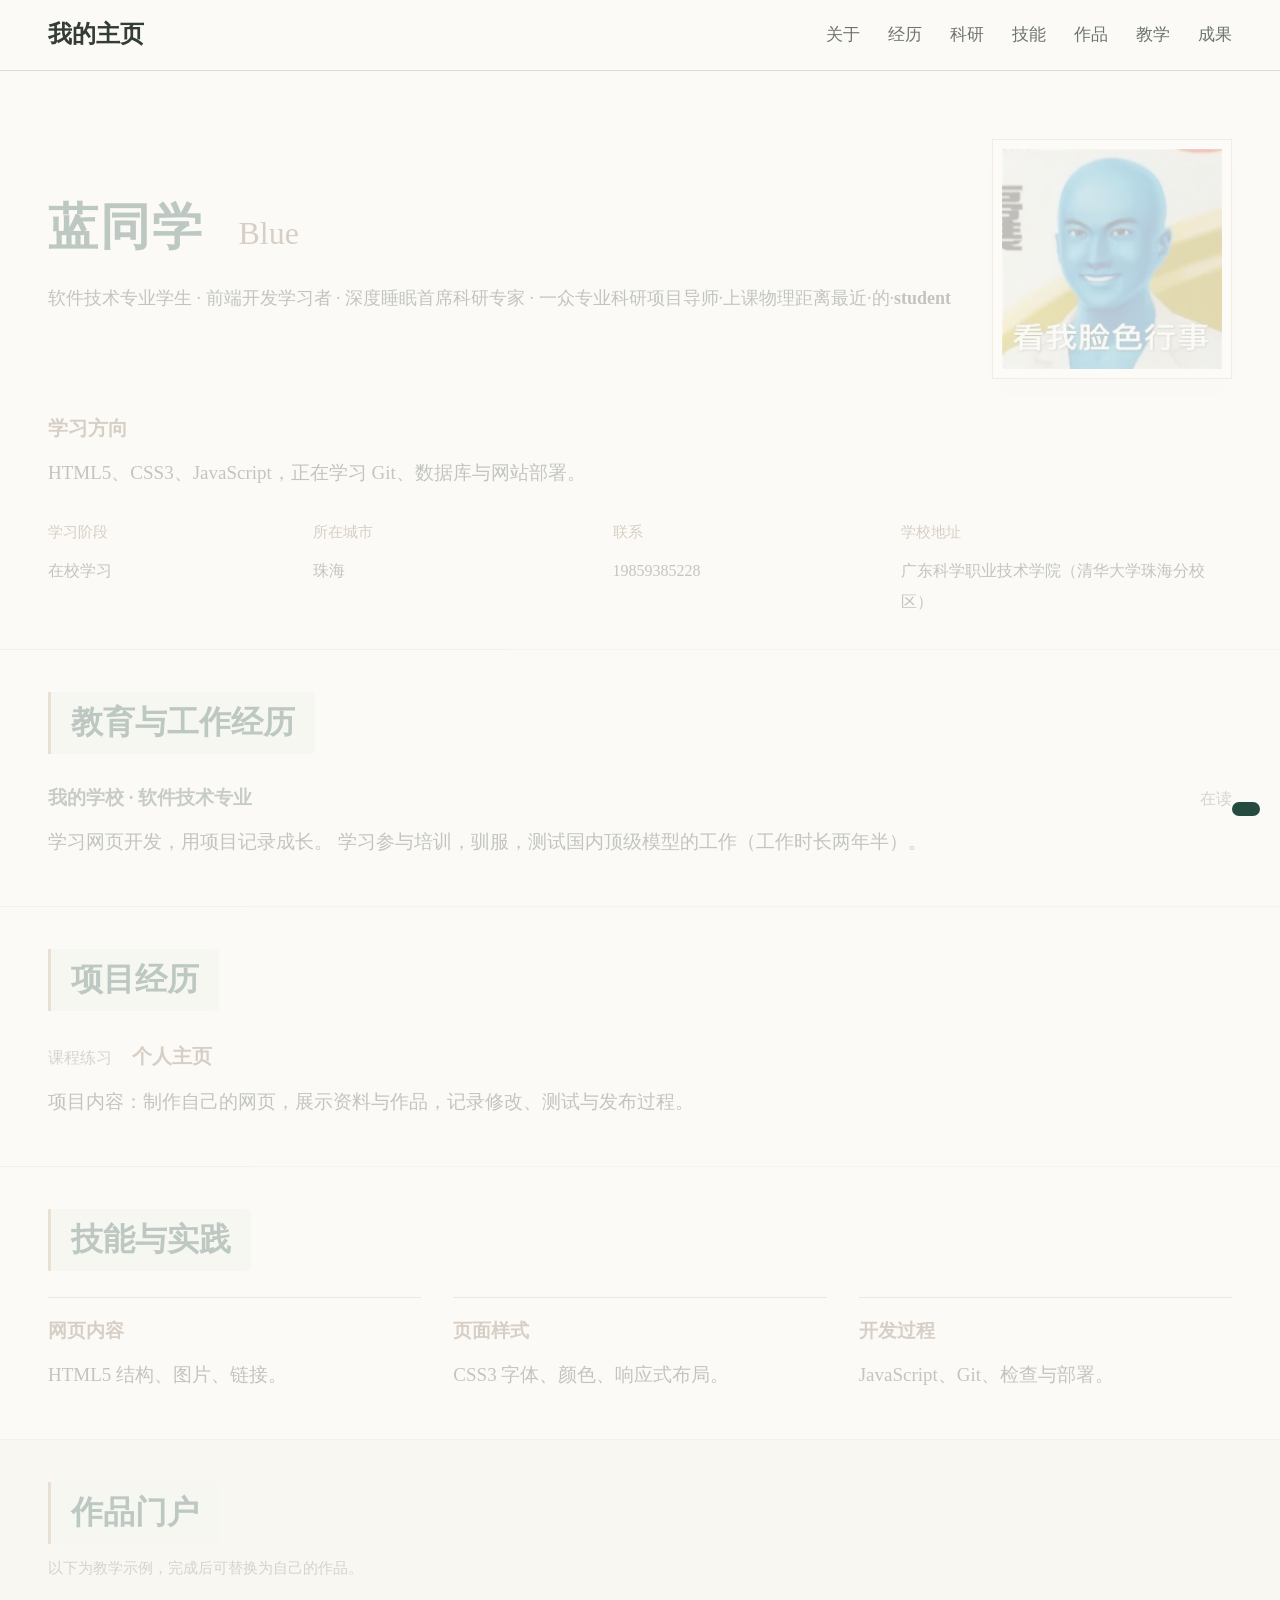
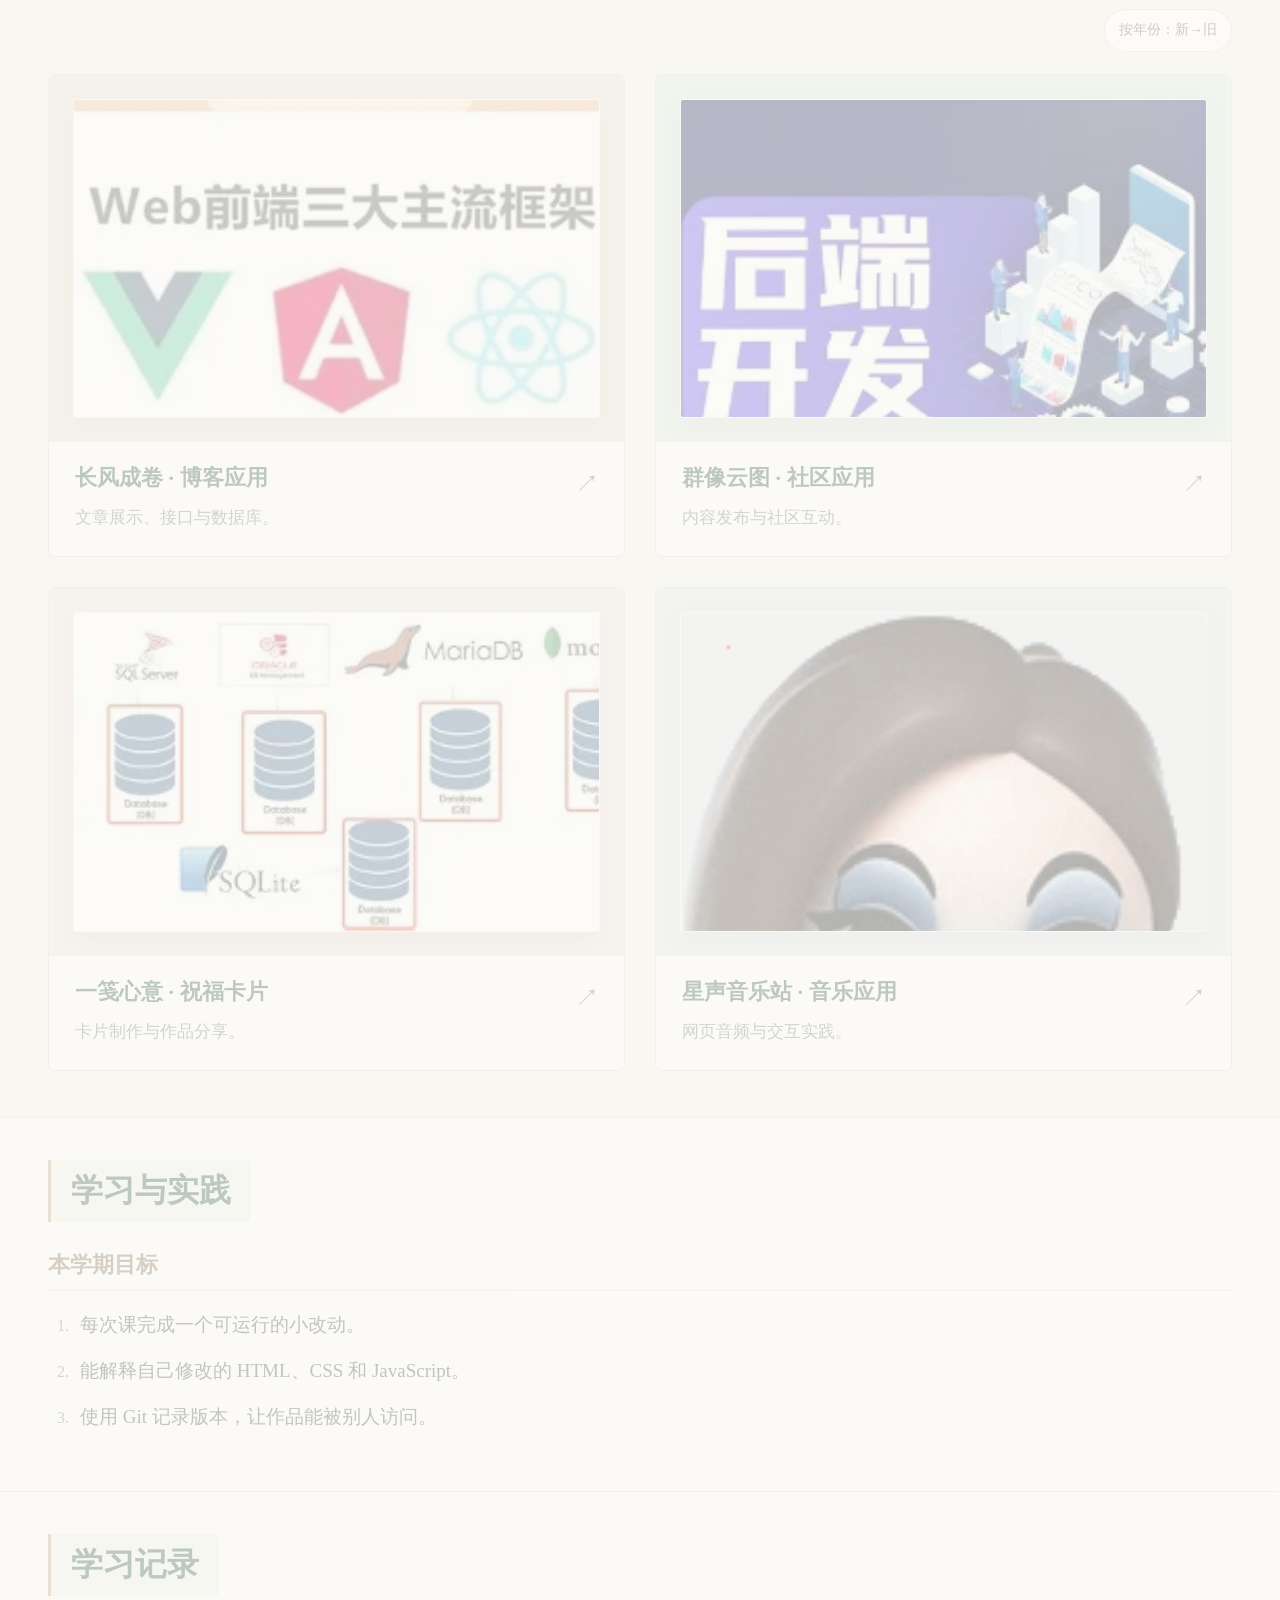
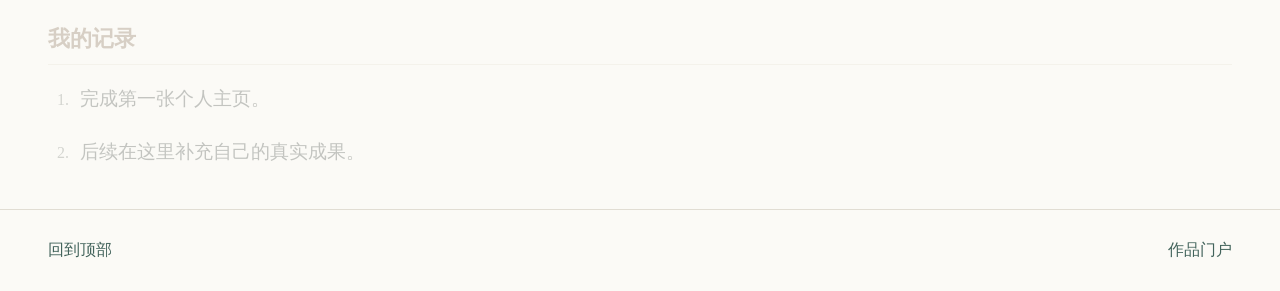
==== commit cdea81c2: "全量重新上传所有文件，更新作品图片，增加js版本号" ====
--- a/index.html
+++ b/index.html
@@ -4,7 +4,7 @@
   <meta charset="utf-8"/>
   <meta content="width=device-width, initial-scale=1" name="viewport"/>
   <meta content="noindex, nofollow" name="robots"/>
-  <meta content="课程练习：个人介绍、技能与作品门户。" name="description"/>
+  <meta content="课程练习：个人介绍、技能与作品门户" name="description"/>
   <title>
    我的个人主页
   </title>
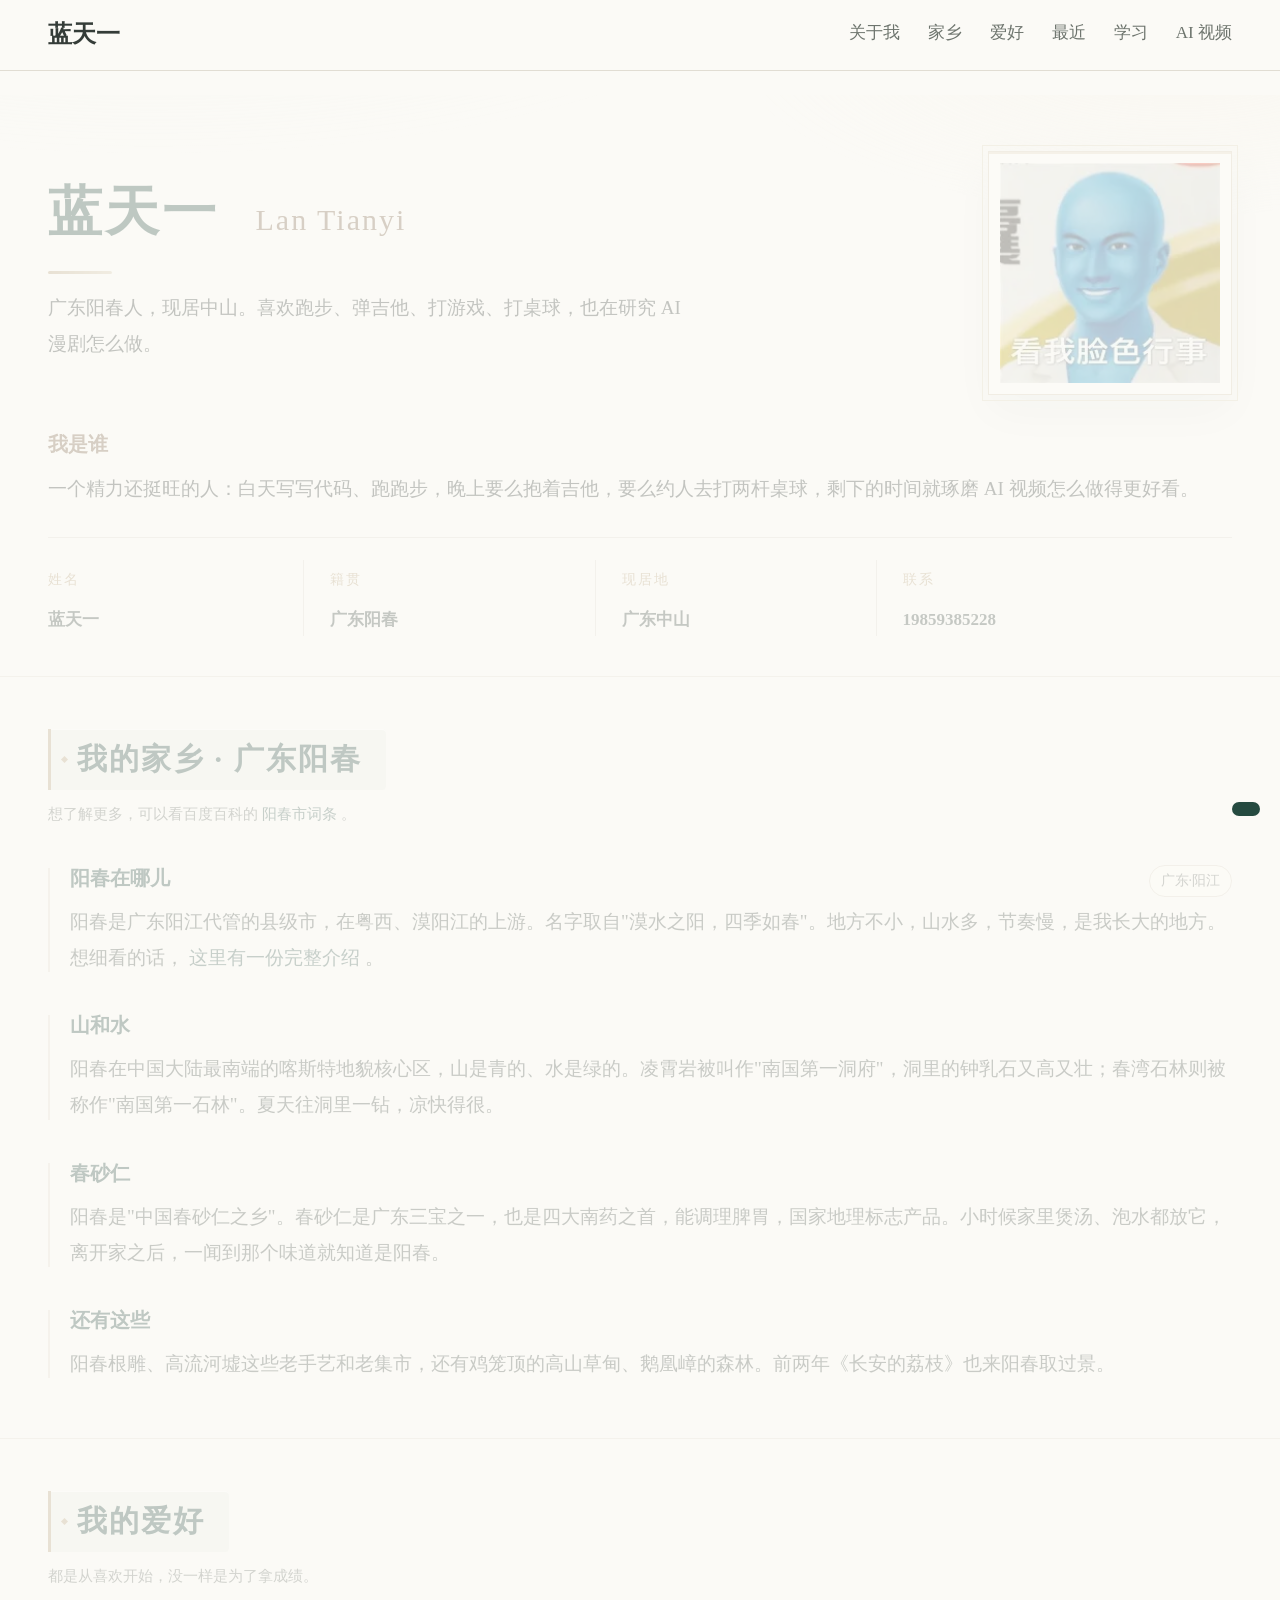
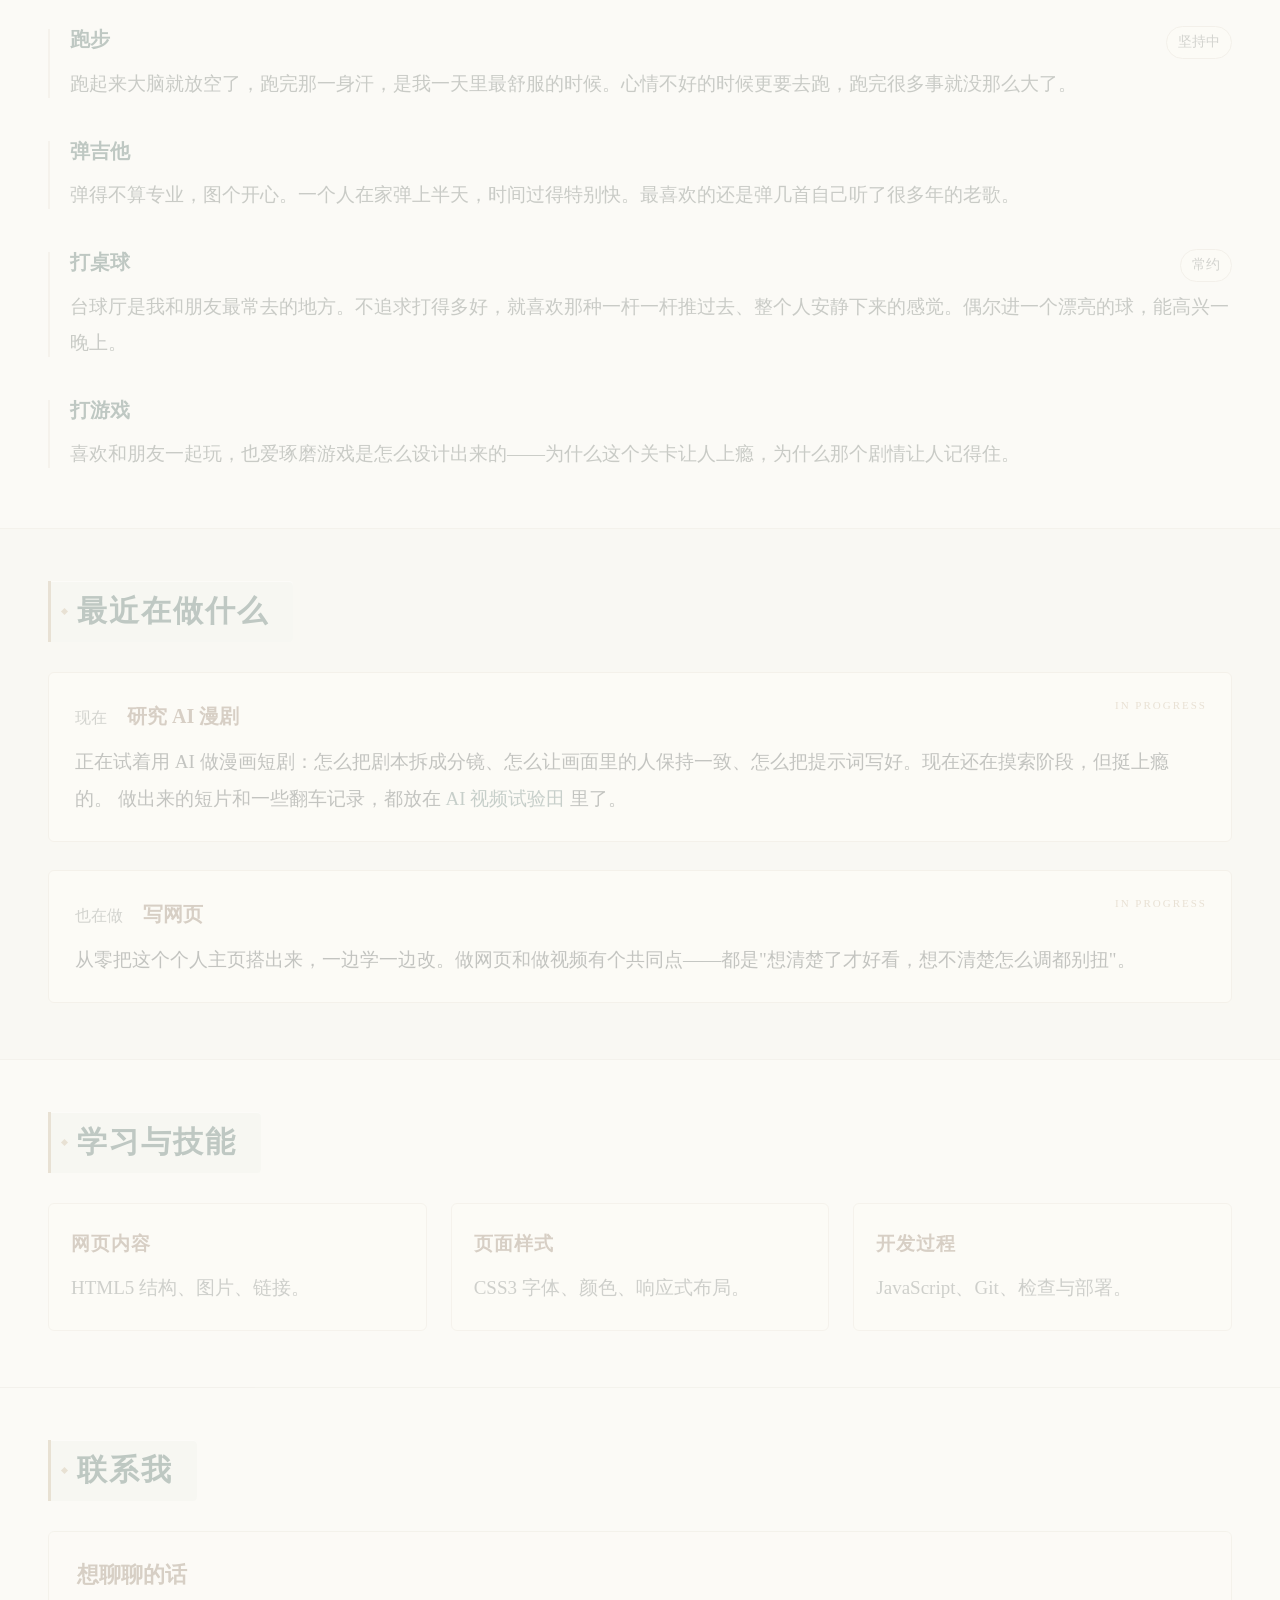
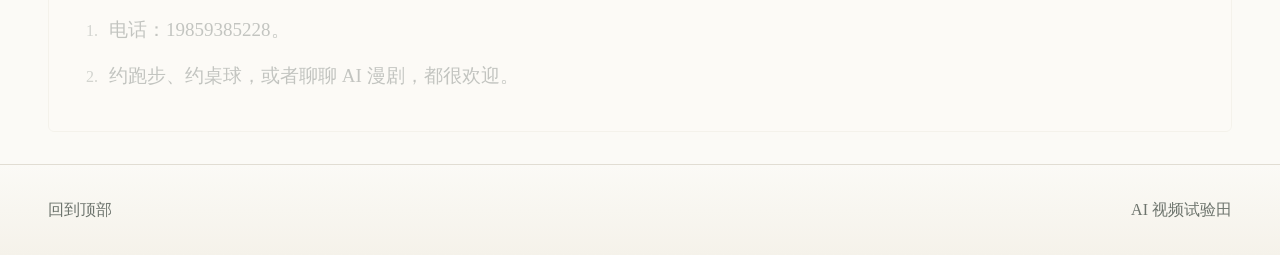
==== commit 55fc76d8: "重做个人主页为自我介绍，新增 AI 视频专题页，清理废弃文件 - index.html：由科研型简历改为蓝天一的个人自我介绍（关于我 / 家乡 / 爱好 / 最近 / 学习） - 新增「我的家乡 · " ====
--- a/index.html
+++ b/index.html
@@ -4,100 +4,102 @@
   <meta charset="utf-8"/>
   <meta content="width=device-width, initial-scale=1" name="viewport"/>
   <meta content="noindex, nofollow" name="robots"/>
-  <meta content="课程练习：个人介绍、技能与作品门户" name="description"/>
+  <meta content="蓝天一的个人自我介绍：关于我、家乡、爱好与近况" name="description"/>
   <title>
-   我的个人主页
+   蓝天一 · 个人介绍
   </title>
   <link href="assets/favicon.svg" rel="icon" type="image/svg+xml"/>
   <!-- CSS 负责颜色、字体、布局；defer 让 JavaScript 在 HTML 解析完成后执行。 -->
   <link href="styles.css" rel="stylesheet"/>
-   <script src="works-data.js" defer></script>
-  <script src="works-render.js" defer></script>
   <script src="app.js" defer></script>
  </head>
  <body>
   <a class="skip-link" href="#main">
    跳到正文
   </a>
-  <!-- 第 4 课新增①：顶部阅读进度条，宽度由 JavaScript 控制 -->
+  <!-- 顶部阅读进度条，宽度由 JavaScript 控制 -->
   <div class="reading-progress" id="reading-progress">
   </div>
   <header class="site-header">
    <div class="container header-inner">
     <a class="brand" href="#about">
-     我的主页
+     蓝天一
     </a>
     <!-- href="#栏目ID" 是原生锚点：即使不加载 JavaScript，也能跳到对应栏目。 -->
     <nav aria-label="主导航">
      <a href="#about">
-      关于
-     </a>
-     <a href="#experience">
-      经历
-     </a>
-     <a href="#projects">
-      科研
-     </a>
-     <a href="#skills">
-      技能
-     </a>
-     <a href="#portfolio">
-      作品
-     </a>
-     <a href="#teaching">
-      教学
-     </a>
-     <a href="#publications">
-      成果
+      关于我
+     </a>
+     <a href="#hometown">
+      家乡
+     </a>
+     <a href="#hobbies">
+      爱好
+     </a>
+     <a href="#now">
+      最近
+     </a>
+     <a href="#study">
+      学习
+     </a>
+     <a href="ai-video.html">
+      AI 视频
      </a>
     </nav>
    </div>
   </header>
   <main id="main">
-   <!-- HTML 练习：修改姓名、研究方向、照片路径和联系方式。 -->
    <section class="hero" id="about">
     <div class="container">
      <div class="hero-top">
       <div class="hero-copy">
        <h1>
-        蓝同学
+        蓝天一
         <span>
-         Blue
+         Lan Tianyi
         </span>
        </h1>
        <p class="hero-role">
-        软件技术专业学生 · 前端开发学习者 · 深度睡眠首席科研专家 · 一众专业科研项目导师·上课物理距离最近·的·<strong>student</strong>
+        广东阳春人，现居中山。喜欢跑步、弹吉他、打游戏、打桌球，也在研究 AI 漫剧怎么做。
        </p>
       </div>
       <div class="hero-visual">
        <figure>
-        <img alt="个人头像占位图，请替换为自己的图片" height="220" src="OIP-C.jpg" width="220"/>
+        <img alt="蓝天一的个人照片" height="220" src="OIP-C.jpg" width="220"/>
        </figure>
       </div>
      </div>
      <div class="research-direction" id="research-direction">
       <span class="eyebrow">
-       学习方向
+       我是谁
       </span>
       <p>
-       HTML5、CSS3、JavaScript，正在学习 Git、数据库与网站部署。
+       一个精力还挺旺的人：白天写写代码、跑跑步，晚上要么抱着吉他，要么约人去打两杆桌球，剩下的时间就琢磨 AI 视频怎么做得更好看。
       </p>
      </div>
      <div class="profile-details">
       <div>
        <span>
-        学习阶段
+        姓名
        </span>
        <p>
-        在校学习
+        蓝天一
        </p>
       </div>
       <div>
        <span>
-        所在城市
+        籍贯
        </span>
        <p>
-        珠海
+        广东阳春
+       </p>
+      </div>
+      <div>
+       <span>
+        现居地
+       </span>
+       <p>
+        广东中山
        </p>
       </div>
       <div>
@@ -108,71 +110,178 @@
         19859385228
        </p>
       </div>
-      <div>
-       <span>
-        学校地址
-       </span>
-       <p>
-        广东科学职业技术学院（清华大学珠海分校区）
-       </p>
-      </div>
      </div>
     </div>
    </section>
    <!-- 每个栏目复用 section → container → 标题/内容 的结构，统一由 CSS 控制样式。 -->
-   <section class="section" id="experience">
-    <div class="container">
-     <header class="section-heading">
-      <h2>
-       教育与工作经历
-      </h2>
-     </header>
-     <div class="section-content">
-      <!-- TASK-HTML：复制 experience-item 可增加一条自己的经历。 -->
-      <div class="experience-item">
-       <p class="experience-heading">
-        <strong>
-         我的学校 · 软件技术专业
-        </strong>
-        <time>
-         在读
-        </time>
-       </p>
-       <p class="experience-detail">
-        学习网页开发，用项目记录成长。
-        学习参与培训，驯服，测试国内顶级模型的工作（工作时长两年半）。
-       </p>
-      </div>
-     </div>
-    </div>
-   </section>
-   <section class="section" id="projects">
-    <div class="container">
-     <header class="section-heading">
-      <h2>
-       项目经历
+   <section class="section" id="hometown">
+    <div class="container">
+     <header class="section-heading">
+      <h2>
+       我的家乡 · 广东阳春
+      </h2>
+      <p class="works-notice">
+       想了解更多，可以看百度百科的
+       <a href="https://baike.baidu.com/item/%E9%98%B3%E6%98%A5%E5%B8%82/3300308" rel="noopener noreferrer" target="_blank">
+        阳春市词条
+       </a>
+       。
+      </p>
+     </header>
+     <div class="section-content">
+      <div class="experience-item">
+       <p class="experience-heading">
+        <strong>
+         阳春在哪儿
+        </strong>
+        <time>
+         广东·阳江
+        </time>
+       </p>
+       <p class="experience-detail">
+        阳春是广东阳江代管的县级市，在粤西、漠阳江的上游。名字取自"漠水之阳，四季如春"。地方不小，山水多，节奏慢，是我长大的地方。想细看的话，
+        <a href="https://baike.baidu.com/item/%E9%98%B3%E6%98%A5%E5%B8%82/3300308" rel="noopener noreferrer" target="_blank">
+          这里有一份完整介绍
+        </a>
+        。
+       </p>
+      </div>
+      <div class="experience-item">
+       <p class="experience-heading">
+        <strong>
+         山和水
+        </strong>
+       </p>
+       <p class="experience-detail">
+        阳春在中国大陆最南端的喀斯特地貌核心区，山是青的、水是绿的。凌霄岩被叫作"南国第一洞府"，洞里的钟乳石又高又壮；春湾石林则被称作"南国第一石林"。夏天往洞里一钻，凉快得很。
+       </p>
+      </div>
+      <div class="experience-item">
+       <p class="experience-heading">
+        <strong>
+         春砂仁
+        </strong>
+       </p>
+       <p class="experience-detail">
+        阳春是"中国春砂仁之乡"。春砂仁是广东三宝之一，也是四大南药之首，能调理脾胃，国家地理标志产品。小时候家里煲汤、泡水都放它，离开家之后，一闻到那个味道就知道是阳春。
+       </p>
+      </div>
+      <div class="experience-item">
+       <p class="experience-heading">
+        <strong>
+         还有这些
+        </strong>
+       </p>
+       <p class="experience-detail">
+        阳春根雕、高流河墟这些老手艺和老集市，还有鸡笼顶的高山草甸、鹅凰嶂的森林。前两年《长安的荔枝》也来阳春取过景。
+       </p>
+      </div>
+     </div>
+    </div>
+   </section>
+   <section class="section" id="hobbies">
+    <div class="container">
+     <header class="section-heading">
+      <h2>
+       我的爱好
+      </h2>
+      <p class="works-notice">
+       都是从喜欢开始，没一样是为了拿成绩。
+      </p>
+     </header>
+     <div class="section-content">
+      <div class="experience-item">
+       <p class="experience-heading">
+        <strong>
+         跑步
+        </strong>
+        <time>
+         坚持中
+        </time>
+       </p>
+       <p class="experience-detail">
+        跑起来大脑就放空了，跑完那一身汗，是我一天里最舒服的时候。心情不好的时候更要去跑，跑完很多事就没那么大了。
+       </p>
+      </div>
+      <div class="experience-item">
+       <p class="experience-heading">
+        <strong>
+         弹吉他
+        </strong>
+       </p>
+       <p class="experience-detail">
+        弹得不算专业，图个开心。一个人在家弹上半天，时间过得特别快。最喜欢的还是弹几首自己听了很多年的老歌。
+       </p>
+      </div>
+      <div class="experience-item">
+       <p class="experience-heading">
+        <strong>
+         打桌球
+        </strong>
+        <time>
+         常约
+        </time>
+       </p>
+       <p class="experience-detail">
+        台球厅是我和朋友最常去的地方。不追求打得多好，就喜欢那种一杆一杆推过去、整个人安静下来的感觉。偶尔进一个漂亮的球，能高兴一晚上。
+       </p>
+      </div>
+      <div class="experience-item">
+       <p class="experience-heading">
+        <strong>
+         打游戏
+        </strong>
+       </p>
+       <p class="experience-detail">
+        喜欢和朋友一起玩，也爱琢磨游戏是怎么设计出来的——为什么这个关卡让人上瘾，为什么那个剧情让人记得住。
+       </p>
+      </div>
+     </div>
+    </div>
+   </section>
+   <section class="section" id="now">
+    <div class="container">
+     <header class="section-heading">
+      <h2>
+       最近在做什么
       </h2>
      </header>
      <div class="section-content">
       <article class="research-item">
        <h3>
         <time>
-         课程练习
-        </time>
-        个人主页
+         现在
+        </time>
+        研究 AI 漫剧
        </h3>
        <p>
-        项目内容：制作自己的网页，展示资料与作品，记录修改、测试与发布过程。
+        正在试着用 AI 做漫画短剧：怎么把剧本拆成分镜、怎么让画面里的人保持一致、怎么把提示词写好。现在还在摸索阶段，但挺上瘾的。
+        做出来的短片和一些翻车记录，都放在
+        <a href="ai-video.html">
+         AI 视频试验田
+        </a>
+        里了。
        </p>
       </article>
-     </div>
-    </div>
-   </section>
-   <section class="section" id="skills">
-    <div class="container">
-     <header class="section-heading">
-      <h2>
-       技能与实践
+      <article class="research-item">
+       <h3>
+        <time>
+         也在做
+        </time>
+        写网页
+       </h3>
+       <p>
+        从零把这个个人主页搭出来，一边学一边改。做网页和做视频有个共同点——都是"想清楚了才好看，想不清楚怎么调都别扭"。
+       </p>
+      </article>
+     </div>
+    </div>
+   </section>
+   <section class="section" id="study">
+    <div class="container">
+     <header class="section-heading">
+      <h2>
+       学习与技能
       </h2>
      </header>
      <div class="section-content">
@@ -199,142 +308,32 @@
      </div>
     </div>
    </section>
-   <section class="section" id="portfolio">
-    <div class="container">
-     <header class="section-heading">
-      <h2>
-       作品门户
-      </h2>
-      <p class="works-notice">
-       以下为教学示例，完成后可替换为自己的作品。
-      </p>
-     </header>
-     <!-- 第 5 课新增：筛选与排序工具条。里面的按钮由 JavaScript 生成，
-          不写 JS 时这里是空的，页面照常显示全部作品。 -->
-     <div class="works-toolbar">
-      <div class="works-tags" id="works-tags">
-      </div>
-      <button class="works-sort" id="works-sort" type="button">
-       按年份：新→旧
-      </button>
-     </div>
-     <ol class="portfolio-list">
-      <li class="work-card work-blog">
-       <a href="https://ffd-p2-blog.netlify.app/" rel="noopener noreferrer" target="_blank">
-        <div class="work-cover">
-         <img alt="长风成卷 · 博客应用的实际网页截图" decoding="async" height="800" src="a.jpg" width="1200"/>
-        </div>
-        <div class="work-copy">
-         <h3>
-          长风成卷 · 博客应用
-         </h3>
-         <p>
-          文章展示、接口与数据库。
-         </p>
-        </div>
-       </a>
-      </li>
-      <li class="work-card work-community">
-       <a href="https://ffd-p3-community.netlify.app/" rel="noopener noreferrer" target="_blank">
-        <div class="work-cover">
-         <img alt="群像云图 · 社区应用的实际网页截图" decoding="async" height="800" src="b.jpg" width="1200"/>
-        </div>
-        <div class="work-copy">
-         <h3>
-          群像云图 · 社区应用
-         </h3>
-         <p>
-          内容发布与社区互动。
-         </p>
-        </div>
-       </a>
-      </li>
-      <li class="work-card work-greeting-card">
-       <a href="https://ffd-p4-greeting-card.netlify.app/" rel="noopener noreferrer" target="_blank">
-        <div class="work-cover">
-         <img alt="一笺心意 · 祝福卡片的实际网页截图" decoding="async" height="800" src="c.jpg" width="1200"/>
-        </div>
-        <div class="work-copy">
-         <h3>
-          一笺心意 · 祝福卡片
-         </h3>
-         <p>
-          卡片制作与作品分享。
-         </p>
-        </div>
-       </a>
-      </li>
-      <li class="work-card work-music-station">
-       <a href="https://ffd-p5-music-station.netlify.app/" rel="noopener noreferrer" target="_blank">
-        <div class="work-cover">
-         <img alt="星声音乐站 · 音乐应用的实际网页截图" decoding="async" height="800" src="d.jpg" width="1200"/>
-        </div>
-        <div class="work-copy">
-         <h3>
-          星声音乐站 · 音乐应用
-         </h3>
-         <p>
-          网页音频与交互实践。
-         </p>
-        </div>
-       </a>
-      </li>
-     </ol>
-    </div>
-   </section>
-   <section class="section" id="teaching">
-    <div class="container">
-     <header class="section-heading">
-      <h2>
-       学习与实践
+   <section class="section" id="contact">
+    <div class="container">
+     <header class="section-heading">
+      <h2>
+       联系我
       </h2>
      </header>
      <div class="section-content">
       <div class="teaching-group">
        <h3>
-        本学期目标
+        想聊聊的话
        </h3>
        <ol>
         <li>
-         每次课完成一个可运行的小改动。
+         电话：19859385228。
         </li>
         <li>
-         能解释自己修改的 HTML、CSS 和 JavaScript。
-        </li>
-        <li>
-         使用 Git 记录版本，让作品能被别人访问。
+         约跑步、约桌球，或者聊聊 AI 漫剧，都很欢迎。
         </li>
        </ol>
       </div>
      </div>
     </div>
    </section>
-   <section class="section" id="publications">
-    <div class="container">
-     <header class="section-heading">
-      <h2>
-       学习记录
-      </h2>
-     </header>
-     <div class="section-content">
-      <div class="publication-group">
-       <h3>
-        我的记录
-       </h3>
-       <ol class="references">
-        <li>
-         完成第一张个人主页。
-        </li>
-        <li>
-         后续在这里补充自己的真实成果。
-        </li>
-       </ol>
-      </div>
-     </div>
-    </div>
-   </section>
   </main>
-  <!-- 第 4 课新增：这两块由 JavaScript 控制，不写 JS 时它们不会出现 -->
+  <!-- 这两块由 JavaScript 控制，不写 JS 时它们不会出现 -->
   <p aria-live="polite" class="section-indicator" id="section-indicator">
   </p>
   <button aria-label="返回页面顶部" class="to-top" id="to-top" type="button">
@@ -345,8 +344,8 @@
     <a href="#about">
      回到顶部
     </a>
-    <a href="#portfolio">
-     作品门户
+    <a href="ai-video.html">
+     AI 视频试验田
     </a>
    </div>
   </footer>
--- a/styles.css
+++ b/styles.css
@@ -64,7 +64,6 @@
 h1 { font-size: 50px; font-weight: 600; color: var(--heading); letter-spacing: 2px; margin-bottom: 16px; }
 h1 span { font-size: 32px; font-weight: 400; letter-spacing: 0; color: var(--subheading); margin-left: 20px; }
 .hero-role { margin-bottom: 12px; font-size: 18px; }
-.hero-school { color: var(--muted); font-size: 18px; }
 .hero-visual { flex-shrink: 0; }
 .hero-visual figure { padding: 9px; border: 1px solid #d8ceb9; background: #fffefa; box-shadow: 0 12px 32px #3444390b; }
 .hero-visual img { display: block; width: 220px; height: 220px; object-fit: cover; }
@@ -76,7 +75,6 @@
 .profile-details > div > span { color: var(--subheading); font-size: 15px; }
 .profile-details p { margin-top: 7px; font-size: 16px; }
 .profile-details a { overflow-wrap: anywhere; }
-.birth-date { white-space: nowrap; }
 
 /* 4. 正文平铺：主栏目保留浅底，科研子项目用纯文字、字重和间距分层。 */
 .section { border-top: 1px solid var(--line); padding: 42px 0 46px; }
@@ -97,42 +95,15 @@
 .skills-list li { font-size: var(--body-size); }
 .skills-list strong { display: block; margin-bottom: 8px; font-weight: 600; color: var(--subheading); }
 .skills-list li { padding-top: 15px; border-top: 1px solid #c8baa2; }
-/* 作品图像是实际网站截图。Grid 管布局，CSS 过渡负责轻微悬停效果。 */
-#portfolio { background: #f4f2eb; }
-.portfolio-list { padding: 0; margin: 0; list-style: none; display: grid; grid-template-columns: repeat(2, minmax(0, 1fr)); gap: 30px; }
-.work-card { min-width: 0; }
-.work-card > a { display: block; height: 100%; border: 1px solid #ddd8cb; border-radius: 6px; overflow: hidden; background: #fffdf8; transition: transform .3s ease, box-shadow .3s ease, border-color .3s ease; }
-.work-card > a:hover { text-decoration: none; transform: translateX(20px); border-color: #b7a88d; box-shadow: 0 14px 30px #34433810; }
-.work-card > a:focus-visible { outline-offset: 5px; }
-.work-cover { background: #e5e0d1; padding: 24px; overflow: hidden; }
-.work-community .work-cover { background: #dbe5dc; }
-.work-greeting-card .work-cover { background: #ece0d9; }
-.work-music-station .work-cover { background: #dfe3e7; }
-.work-cover img { display: block; width: 100%; height: auto; aspect-ratio: 1.65; object-fit: cover; object-position: top; border: 1px solid #ffffffb3; border-radius: 3px; box-shadow: 0 8px 20px #2b393614; transition: transform .4s ease; }
-.work-card > a:hover img { transform: scale(1.018); }
-.work-copy { position: relative; padding: 19px 26px 22px; }
-.work-copy h3 { color: var(--heading); font-size: 22px; padding-right: 28px; }
-.work-copy p { margin-top: 8px; font-size: 17px; color: var(--muted); }
-.work-copy:after { content: '↗'; position: absolute; top: 20px; right: 25px; color: var(--subheading); font-size: 24px; }
 .teaching-group { margin-bottom: 26px; scroll-margin-top: 94px; }
 .teaching-group:last-child { margin-bottom: 0; }
 .teaching-group h3 { margin-bottom: 16px; padding-bottom: 9px; border-bottom: 1px solid #e4ded2; }
 .teaching-group ol { margin: 0; padding-left: 25px; }
 .teaching-group li { padding-left: 7px; margin-bottom: 10px; font-size: var(--body-size); }
 .teaching-group li::marker { color: var(--muted); font-size: 16px; }
-.publication-group { margin-bottom: 28px; }
-.publication-group:last-child { margin-bottom: 0; }
-.publication-group h3 { margin-bottom: 16px; padding-bottom: 9px; border-bottom: 1px solid #e4ded2; }
-.references { margin: 0; padding-left: 25px; }
-.references li { padding-left: 7px; margin-bottom: 17px; font-size: var(--body-size); line-height: 1.9; overflow-wrap: anywhere; }
-.references li::marker { color: var(--muted); font-size: 16px; }
-.references strong { font-weight: 600; color: var(--heading); }
 footer { border-top: 1px solid var(--line); padding: 25px 0; }
 .footer-inner { display: flex; align-items: center; justify-content: space-between; gap: 25px; }
-.footer-name { font-size: 20px; }
-.footer-name > span { font-size: 17px; margin-left: 8px; color: var(--muted); }
 .footer-inner a { font-size: 16px; }
-.back-top { white-space: nowrap; }
 
 /* 5. 手机只调整布局，所有正文依旧直接可见。 */
 @media (max-width: 1000px) {
@@ -141,9 +112,6 @@
   .profile-details { grid-template-columns: repeat(2, 1fr); gap: 16px 30px; }
   .experience-heading { display: block; }
   .experience-heading time { display: block; margin-top: 4px; }
-  .work-cover { padding: 18px; }
-  .work-copy { padding: 18px; }
-  .work-copy h3 { font-size: 20px; }
 }
 @media (max-width: 640px) {
   :root { --body-size: 18px; --title-size: 27px; }
@@ -158,7 +126,6 @@
   h1 { font-size: 38px; line-height: 1.3; margin-bottom: 18px; padding-right: 166px; min-height: 160px; }
   h1 span { display: block; font-size: 25px; margin: 8px 0 0; }
   .hero-role { font-size: 17px; margin-bottom: 12px; }
-  .hero-school { font-size: 16px; }
   .hero-visual img { width: 140px; height: 140px; }
   .hero-visual figure { padding: 6px; }
   .hero-visual { position: absolute; top: 0; right: 0; }
@@ -179,13 +146,8 @@
   .research-item p { font-size: var(--body-size); }
   .skills-list { grid-template-columns: 1fr; gap: 14px; }
   .skills-list strong { margin-bottom: 2px; }
-  .portfolio-list { grid-template-columns: 1fr; gap: 22px; }
-  .work-cover { padding: 18px; }
-  .work-copy { padding: 16px 18px 19px; }
-  .work-copy h3 { font-size: 20px; }
-  .work-copy p { font-size: 16px; }
   .teaching-group { scroll-margin-top: 110px; }
-  .skills-list li, .portfolio-list li, .teaching-group li, .references li { font-size: var(--body-size); }
+  .skills-list li, .teaching-group li { font-size: var(--body-size); }
   .footer-inner { display: block; }
   .footer-inner > div { margin-bottom: 16px; }
 }
@@ -193,20 +155,16 @@
 @media (prefers-reduced-motion: reduce) {
   html { scroll-behavior: auto; }
   *, *:before, *:after { transition: none !important; animation: none !important; }
-  .work-card > a:hover, .work-card > a:hover img { transform: none; }
 }
 @media print {
-  .site-header, .skip-link, .back-top { display: none; }
+  .site-header, .skip-link { display: none; }
   .container { width: 100%; }
   .hero { padding-top: 0; }
   .section { padding: 20px 0; }
-  .research-item, .experience-item, .references li { break-inside: avoid; }
+  .research-item, .experience-item { break-inside: avoid; }
   a { color: inherit; }
   .section-heading h2, .research-item h3 { background: none; border: 0; padding-inline: 0; }
-  #portfolio { background: none; }
-  .work-card { break-inside: avoid; }
-  .work-cover { padding: 8px; }
-  .work-card > a, .hero-visual figure { box-shadow: none; }
+  .hero-visual figure { box-shadow: none; }
 }
 
 .works-notice { font-size: 15px; color: var(--muted); margin-top: 10px; }
@@ -302,60 +260,230 @@
   .reading-progress { transition: none; }
 }
 
-/* ---------- 第 5 课新增：筛选与排序工具条 ---------- */
-.works-toolbar {
-  display: flex;
-  flex-wrap: wrap;
-  align-items: center;
-  gap: 10px;
-  margin: 18px 0 22px;
-}
-.works-tags { display: flex; flex-wrap: wrap; gap: 8px; }
-.works-tags button,
-.works-sort {
-  padding: 7px 14px;
+/* ============================================================
+   视觉打磨层
+   保留原本的墨绿 / 古铜 / 米底与宋体气质，只做"更耐看"的调整。
+   放在文件末尾，同特异性规则会覆盖前面的设定。
+   ============================================================ */
+
+/* 1. 首屏：加一层极淡的光晕，人物区从页面里"浮"出来 */
+.hero {
+  position: relative;
+  padding: 56px 0 40px;
+  background:
+    radial-gradient(1100px 380px at 12% -30%, #eef3ec 0%, transparent 62%),
+    radial-gradient(760px 300px at 92% -10%, #f6f1e6 0%, transparent 60%);
+}
+/* 姓名下面一条古铜细线，收住标题 */
+h1::after {
+  content: '';
+  display: block;
+  width: 64px;
+  height: 3px;
+  margin-top: 18px;
+  border-radius: 2px;
+  background: linear-gradient(90deg, var(--gold), #d8cbb0);
+}
+h1 { font-size: 54px; letter-spacing: 3px; }
+h1 span { font-size: 30px; letter-spacing: 2px; }
+
+/* 头像：厚重一点的画框 + 悬停微微抬起 */
+.hero-visual figure {
+  position: relative;
+  padding: 11px;
+  border: 1px solid #d8ceb9;
+  background: #fffefa;
+  box-shadow: 0 18px 44px #2f44381a, 0 2px 0 #e6dcc6 inset;
+  transition: transform .4s ease, box-shadow .4s ease;
+}
+.hero-visual figure::after {
+  content: '';
+  position: absolute;
+  inset: -7px;
+  border: 1px solid #e2d7bf;
+  pointer-events: none;
+}
+.hero-visual figure:hover {
+  transform: translateY(-4px);
+  box-shadow: 0 26px 56px #2f443824, 0 2px 0 #e6dcc6 inset;
+}
+.hero-role { font-size: 19px; line-height: 1.9; max-width: 34em; }
+
+/* 2. 资料栏：四格改成带细线的卡片感，数字更清楚 */
+.profile-details {
+  gap: 0;
+  margin-top: 30px;
+  padding-top: 22px;
+  border-top: 1px solid var(--line);
+}
+.profile-details > div {
+  padding: 0 26px;
+  border-left: 1px solid var(--line);
+}
+.profile-details > div:first-child { padding-left: 0; border-left: 0; }
+.profile-details > div > span {
+  display: inline-block;
+  margin-bottom: 3px;
+  font-size: 14px;
+  letter-spacing: 2px;
+  color: var(--gold);
+}
+.profile-details p { font-size: 17px; font-weight: 600; color: #3c4a44; }
+
+/* 3. 栏目标题：拉长一点、加一枚小方块，节奏更稳 */
+.section { padding: 52px 0 56px; }
+.section-heading { margin-bottom: 30px; }
+.section-heading h2 {
+  position: relative;
+  padding: 7px 24px 9px 26px;
+  font-size: 30px;
+  letter-spacing: 2px;
+  box-shadow: 0 1px 0 #fff inset;
+}
+.section-heading h2::before {
+  content: '';
+  position: absolute;
+  left: 11px;
+  top: 50%;
+  width: 5px;
+  height: 5px;
+  margin-top: -2.5px;
+  background: var(--gold);
+  transform: rotate(45deg);
+}
+
+/* 4. 爱好 / 家乡条目：每条加一条"生长"的左侧细线 */
+.experience-item {
+  position: relative;
+  padding-left: 22px;
+  margin-bottom: 30px;
+}
+.experience-item::before {
+  content: '';
+  position: absolute;
+  left: 0;
+  top: 9px;
+  bottom: 4px;
+  width: 2px;
+  background: #e4ded2;
+  transition: background .3s ease;
+}
+.experience-item:hover::before { background: var(--gold); }
+.experience-heading strong { font-size: 20px; color: var(--heading); }
+.experience-heading time {
+  padding: 2px 11px;
   border: 1px solid #ded8cb;
   border-radius: 999px;
-  background: #fff;
-  color: #5c5a52;
-  font: inherit;
   font-size: 14px;
-  cursor: pointer;
-  transition: border-color .18s, background .18s, color .18s;
-}
-.works-tags button:hover,
-.works-sort:hover { border-color: #b8a27d; }
-/* 选中的标签用主色填充，一眼能看出"现在在筛什么" */
-.works-tags button[aria-pressed="true"] {
-  border-color: #254a40;
-  background: #254a40;
-  color: #fff;
-}
-.works-sort { margin-left: auto; }
-
-/* 年份徽标：贴在封面右上角 */
-.work-card { position: relative; }
-.work-year {
+  background: #fffdf8;
+}
+.experience-detail { margin-top: 7px; color: #4a544e; }
+
+/* 5. 技能三格：从"顶线"改成有底的轻卡片 */
+.skills-list { gap: 24px; }
+.skills-list li {
+  padding: 22px 22px 24px;
+  border-top: 0;
+  border: 1px solid #e4ded2;
+  border-radius: 6px;
+  background: #fffdf8;
+  transition: border-color .3s ease, transform .3s ease, box-shadow .3s ease;
+}
+.skills-list li:hover {
+  border-color: #c8b592;
+  transform: translateY(-3px);
+  box-shadow: 0 12px 26px #34433812;
+}
+.skills-list strong { font-size: 19px; letter-spacing: 1px; }
+.skills-list li { color: #5a635d; }
+
+/* 6. 最近在做：加个"进行中"小标 */
+#now { background: #f4f2eb; }
+#now .research-item {
+  position: relative;
+  padding: 24px 26px;
+  border: 1px solid #e2dbcb;
+  border-radius: 6px;
+  background: #fffdf8;
+}
+#now .research-item::after {
+  content: 'IN PROGRESS';
   position: absolute;
-  top: 12px;
-  right: 12px;
-  padding: 3px 10px;
-  border-radius: 999px;
-  background: rgba(37, 74, 64, .88);
-  color: #fff;
-  font-size: 13px;
-  letter-spacing: .04em;
-  z-index: 2;
-}
-
-/* 没有作品时的提示，不要让列表空着什么都不说 */
-.works-empty {
-  grid-column: 1 / -1;
-  padding: 40px 0;
-  text-align: center;
-  color: #8a857a;
-}
-
+  top: 22px;
+  right: 24px;
+  font-size: 11px;
+  letter-spacing: 2px;
+  color: var(--gold);
+}
+
+/* 7. 联系栏：把两条提示做成清楚的序号列表 */
+#contact .teaching-group {
+  padding: 26px 28px;
+  border: 1px solid #e4ded2;
+  border-radius: 6px;
+  background: #fffdf8;
+}
+#contact .teaching-group h3 { border-bottom: 0; margin-bottom: 12px; }
+
+/* 8. 页脚：加一条渐隐分隔线，收得干净 */
+footer {
+  padding: 30px 0;
+  background: linear-gradient(#fbfaf6, #f5f2ea);
+}
+.footer-inner a { color: var(--muted); }
+.footer-inner a:hover { color: var(--accent); }
+
+/* 9. 导航：悬停时下方浮现古铜短线 */
+nav a {
+  position: relative;
+  padding-bottom: 4px;
+}
+nav a::after {
+  content: '';
+  position: absolute;
+  left: 0;
+  right: 100%;
+  bottom: 0;
+  height: 2px;
+  background: var(--gold);
+  transition: right .28s ease;
+}
+nav a:hover::after { right: 0; }
+nav a.is-current::after { right: 0; }
+
+/* 10. 回到顶部按钮：轻微旋转更灵动 */
+.to-top:hover { transform: translateY(-2px) rotate(-6deg); }
+
+@media (max-width: 1000px) {
+  h1 { font-size: 44px; }
+  .profile-details { grid-template-columns: repeat(2, 1fr); gap: 20px 0; }
+  .profile-details > div { padding: 0 20px; }
+  .profile-details > div:nth-child(odd) { padding-left: 0; border-left: 0; }
+  .profile-details > div:nth-child(-n+2) { padding-bottom: 16px; }
+}
 @media (max-width: 640px) {
-  .works-sort { margin-left: 0; }
-}
+  .hero { padding: 30px 0 26px; }
+  h1 { font-size: 38px; }
+  h1::after { margin-top: 12px; }
+  .section { padding: 34px 0 38px; }
+  .section-heading h2 { font-size: 25px; padding: 6px 16px 8px 20px; }
+  .section-heading h2::before { left: 8px; }
+  .profile-details { gap: 16px 0; }
+  .profile-details > div { padding: 0 14px; }
+  .profile-details > div > span { font-size: 13px; letter-spacing: 1px; }
+  .profile-details p { font-size: 15px; }
+  .experience-item { padding-left: 16px; }
+  .experience-heading strong { font-size: 18px; }
+  .skills-list li { padding: 18px 18px 20px; }
+  #now .research-item { padding: 18px 18px; }
+  #now .research-item::after { display: none; }
+  #contact .teaching-group { padding: 20px 18px; }
+}
+@media print {
+  .hero { background: none; }
+  #now { background: none; }
+  .hero-visual figure::after { display: none; }
+  .skills-list li, #now .research-item, #contact .teaching-group,
+  .profile-details > div, .experience-item { break-inside: avoid; }
+}
+
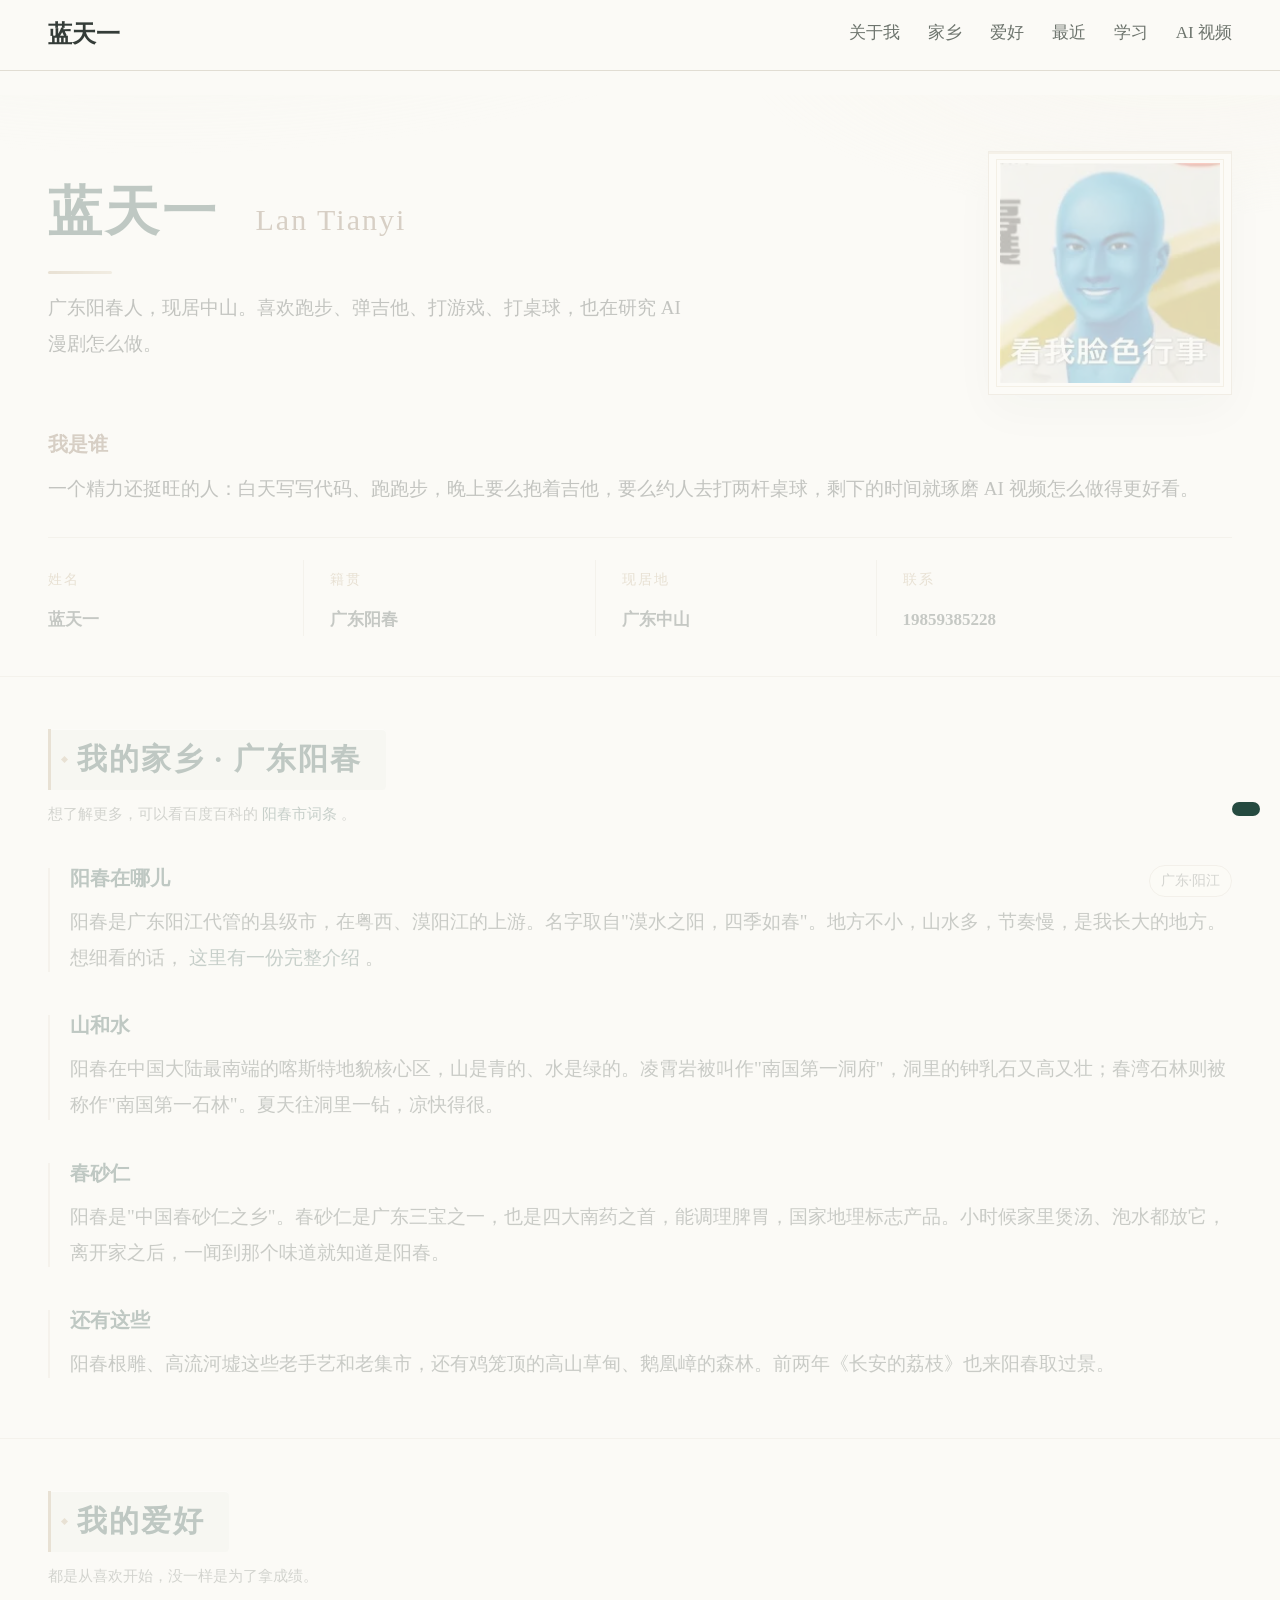
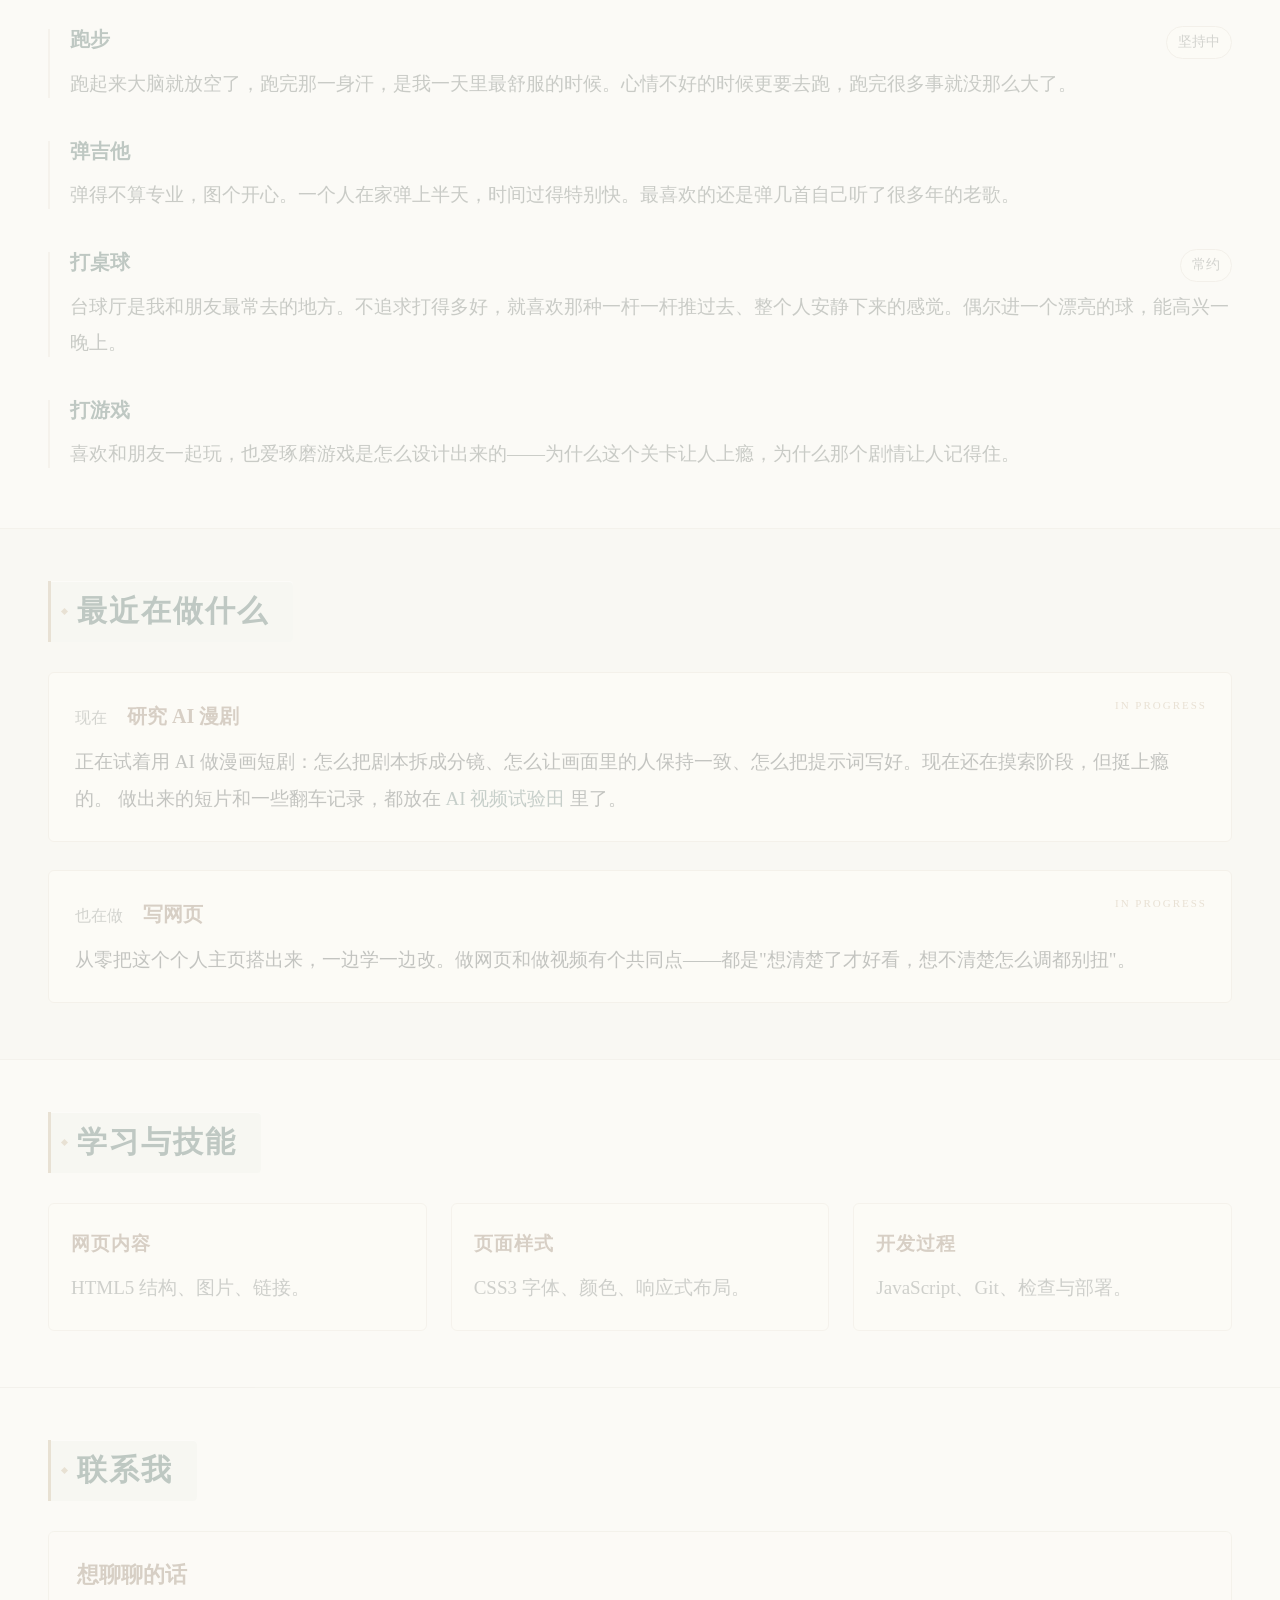
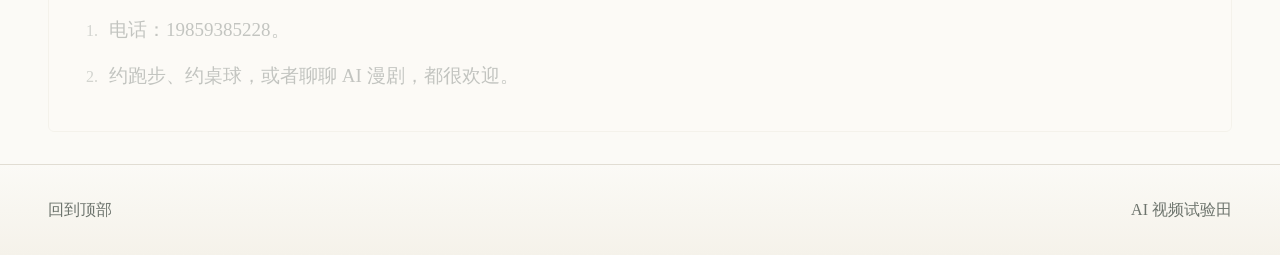
==== commit 408884d5: "头像悬停滑开露出隐藏文字" ====
--- a/index.html
+++ b/index.html
@@ -64,7 +64,11 @@
        </p>
       </div>
       <div class="hero-visual">
-       <figure>
+       <figure class="reveal-frame">
+        <!-- 照片后面藏着一行字：鼠标移上去，照片向右滑开两倍宽度，字就露出来了 -->
+        <p class="reveal-text">
+         看见的人是 gay（25 计算机大模型应用产业学院班除外）
+        </p>
         <img alt="蓝天一的个人照片" height="220" src="OIP-C.jpg" width="220"/>
        </figure>
       </div>
--- a/styles.css
+++ b/styles.css
@@ -129,6 +129,10 @@
   .hero-visual img { width: 140px; height: 140px; }
   .hero-visual figure { padding: 6px; }
   .hero-visual { position: absolute; top: 0; right: 0; }
+  /* 手机上放不下那行字，也没有"悬停"，所以关掉滑动、藏起文字 */
+  .reveal-text { display: none; }
+  .hero-visual figure:hover img,
+  .hero-visual figure:focus-within img { transform: none; }
   .research-direction { margin-top: 23px; }
   .research-direction p { font-size: var(--body-size); }
   .profile-details { gap: 14px 20px; }
@@ -287,25 +291,58 @@
 h1 { font-size: 54px; letter-spacing: 3px; }
 h1 span { font-size: 30px; letter-spacing: 2px; }
 
-/* 头像：厚重一点的画框 + 悬停微微抬起 */
+/* 头像：厚重画框；鼠标移上去，照片向右滑开两倍宽度，露出后面的字 */
 .hero-visual figure {
   position: relative;
   padding: 11px;
   border: 1px solid #d8ceb9;
   background: #fffefa;
   box-shadow: 0 18px 44px #2f44381a, 0 2px 0 #e6dcc6 inset;
-  transition: transform .4s ease, box-shadow .4s ease;
+  /* overflow:hidden 是滑动效果的第二个关键：照片滑出后要被裁掉，
+     不能跑到画框外面去。 */
+  overflow: hidden;
+  transition: box-shadow .4s ease;
 }
 .hero-visual figure::after {
   content: '';
   position: absolute;
-  inset: -7px;
+  inset: 7px;
   border: 1px solid #e2d7bf;
   pointer-events: none;
-}
-.hero-visual figure:hover {
-  transform: translateY(-4px);
-  box-shadow: 0 26px 56px #2f443824, 0 2px 0 #e6dcc6 inset;
+  z-index: 3;
+}
+/* 藏在照片下面的那行字。
+   绝对定位铺满画框内容区，z-index 低于照片，所以照片在时被完全挡住。 */
+.reveal-text {
+  position: absolute;
+  inset: 11px;
+  display: flex;
+  align-items: center;
+  justify-content: center;
+  margin: 0;
+  padding: 0 14px;
+  text-align: center;
+  font-size: 17px;
+  font-weight: 600;
+  line-height: 1.7;
+  color: var(--heading);
+  background: #f2f5ee;
+  z-index: 1;
+}
+.hero-visual img {
+  position: relative;
+  z-index: 2;
+  display: block;
+  width: 220px;
+  height: 220px;
+  object-fit: cover;
+  /* 关键：位移用 200%（即自身宽度的 2 倍），滑出画框后被 overflow:hidden 裁掉 */
+  transition: transform .55s cubic-bezier(.22, .61, .36, 1);
+}
+/* 悬停 / 键盘聚焦都触发，照顾不用鼠标的人 */
+.hero-visual figure:hover img,
+.hero-visual figure:focus-within img {
+  transform: translateX(200%);
 }
 .hero-role { font-size: 19px; line-height: 1.9; max-width: 34em; }
 
@@ -483,6 +520,9 @@
   .hero { background: none; }
   #now { background: none; }
   .hero-visual figure::after { display: none; }
+  /* 打印时把照片归位，藏起那行字，别让纸上出现半张脸加一堆字 */
+  .reveal-text { display: none; }
+  .hero-visual img { transform: none !important; }
   .skills-list li, #now .research-item, #contact .teaching-group,
   .profile-details > div, .experience-item { break-inside: avoid; }
 }
